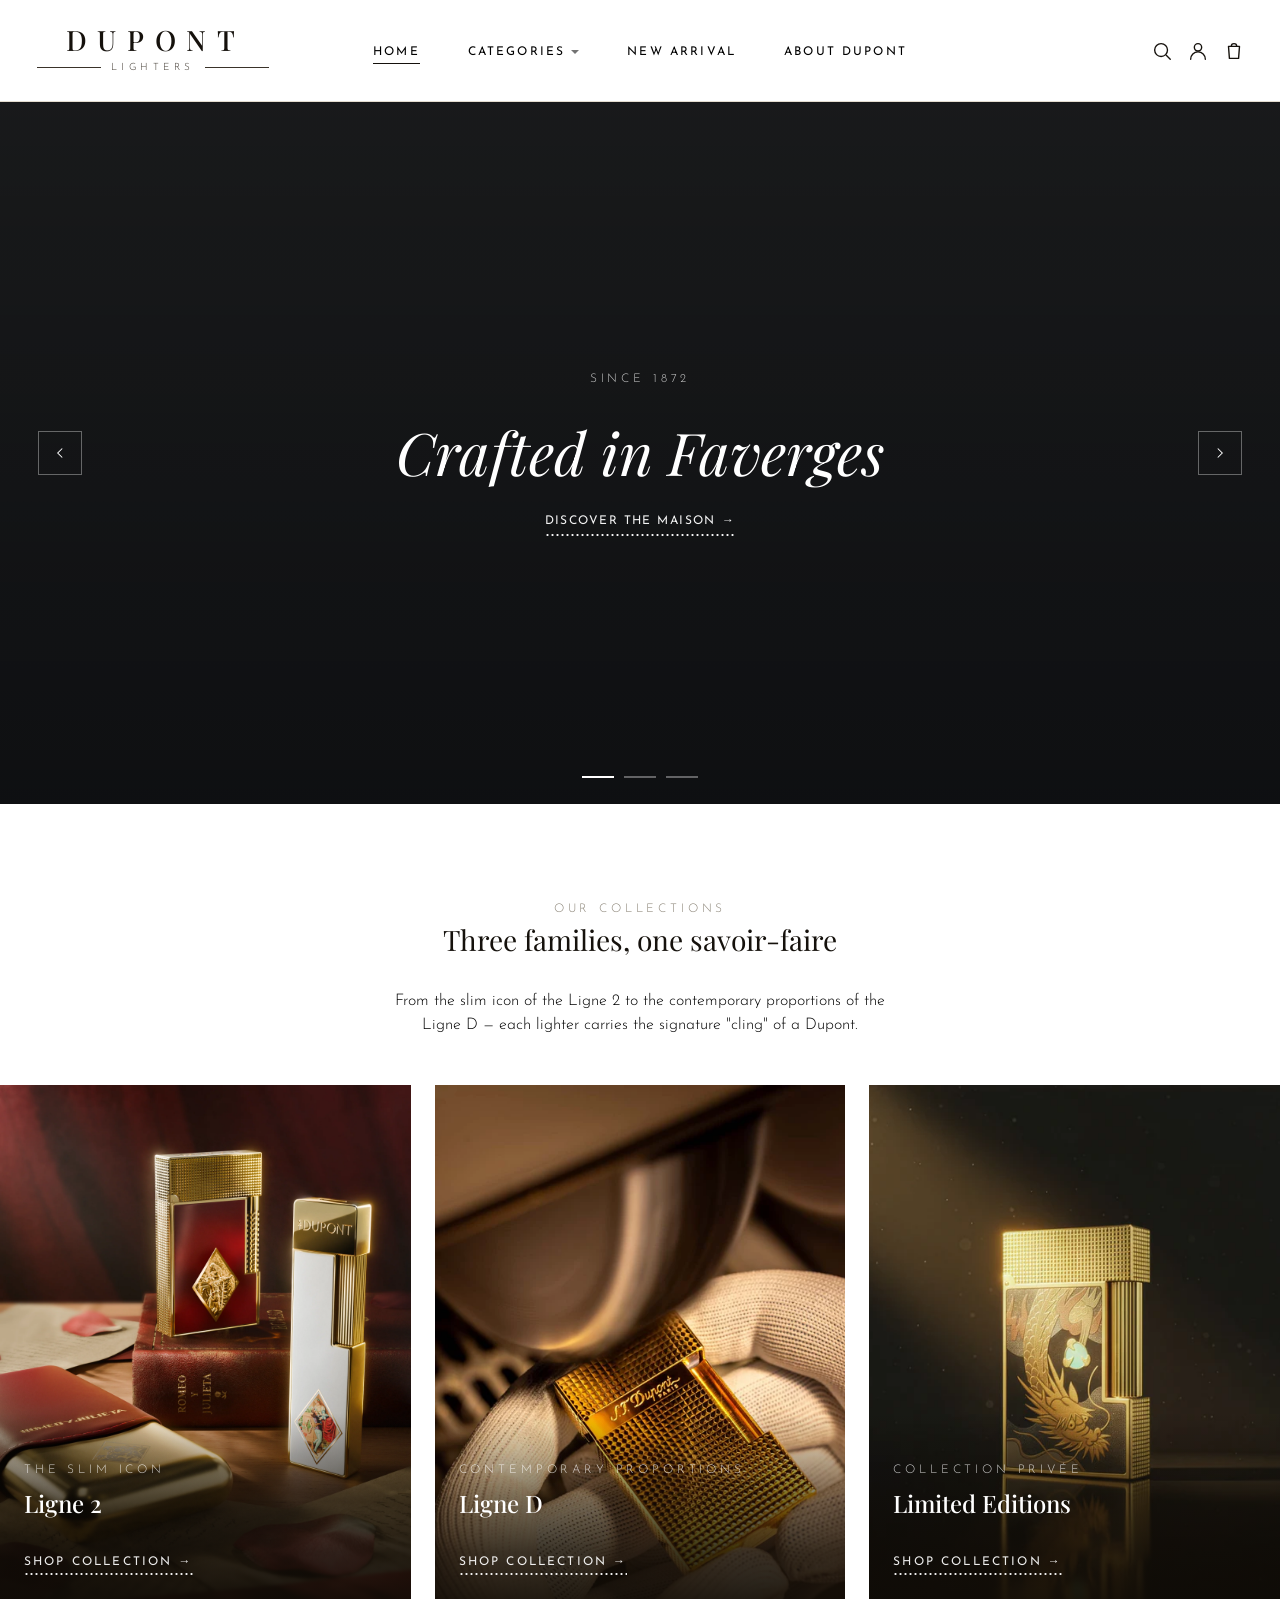
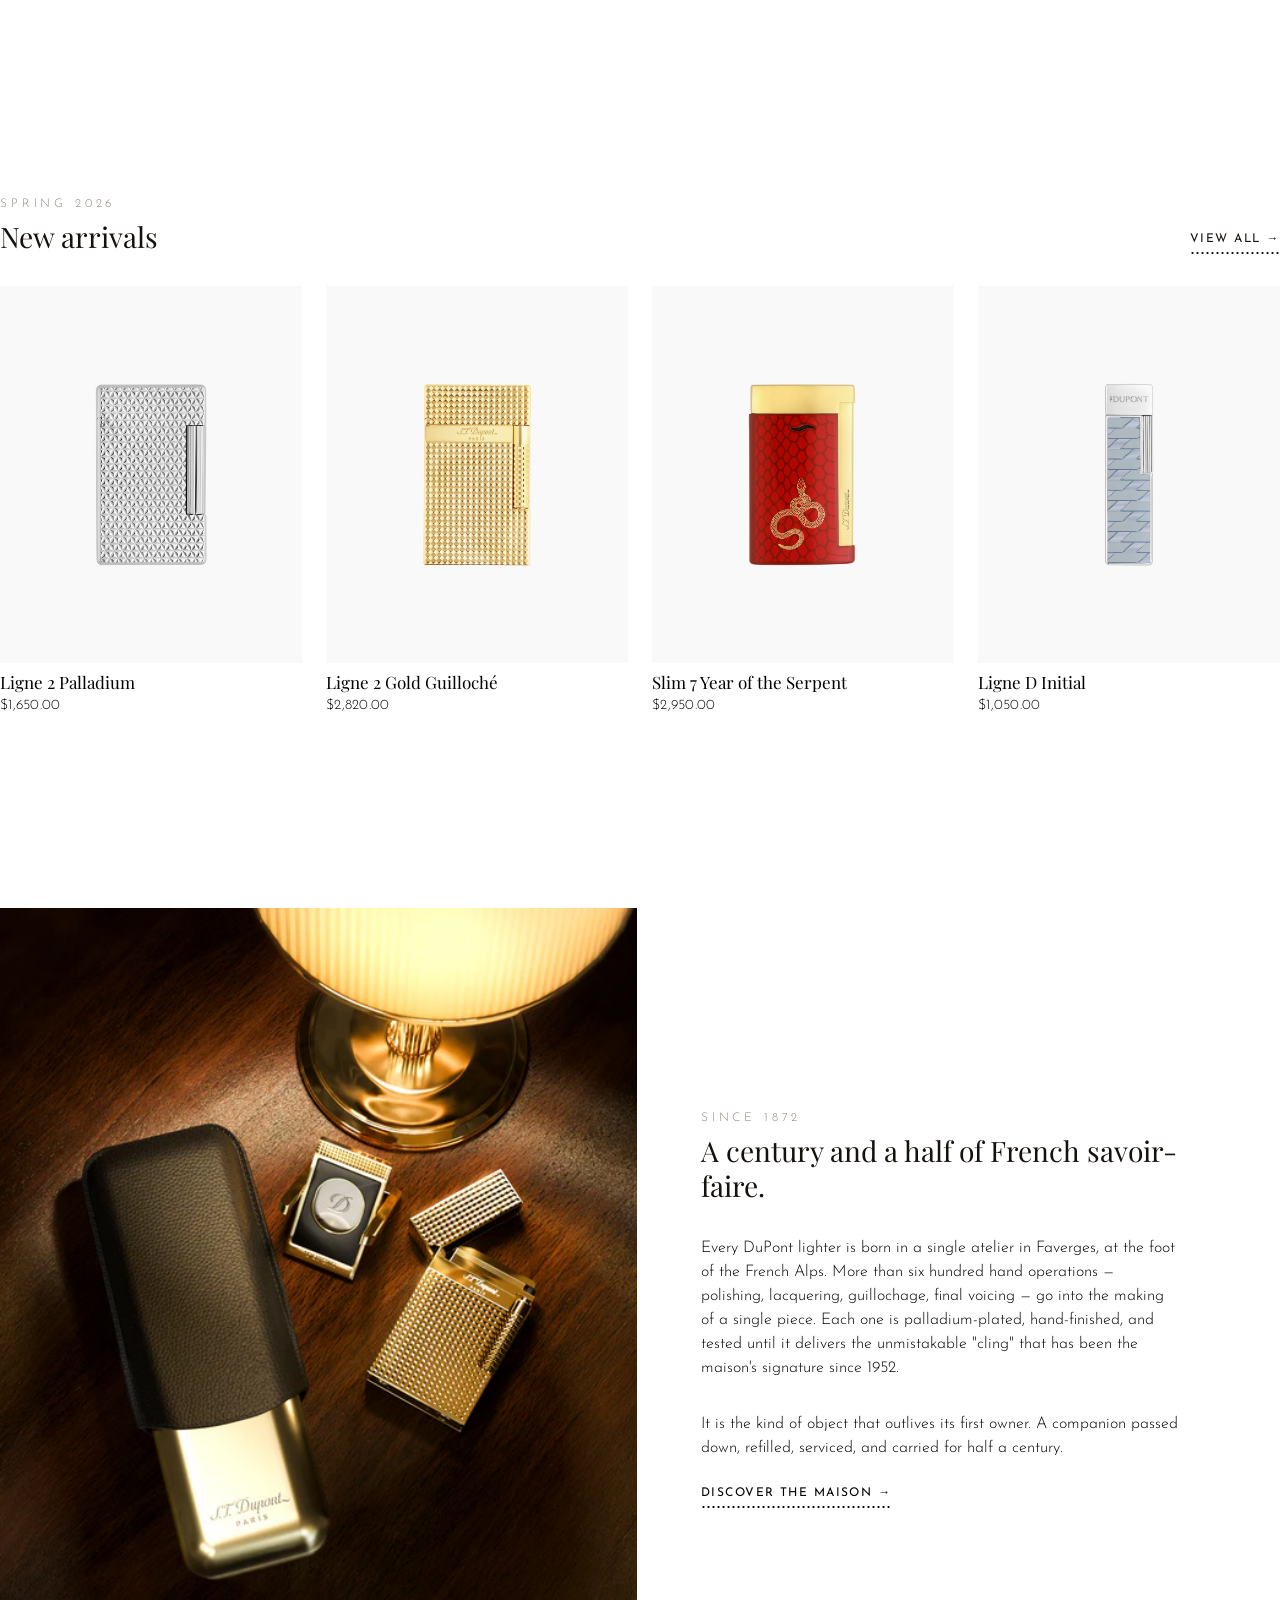
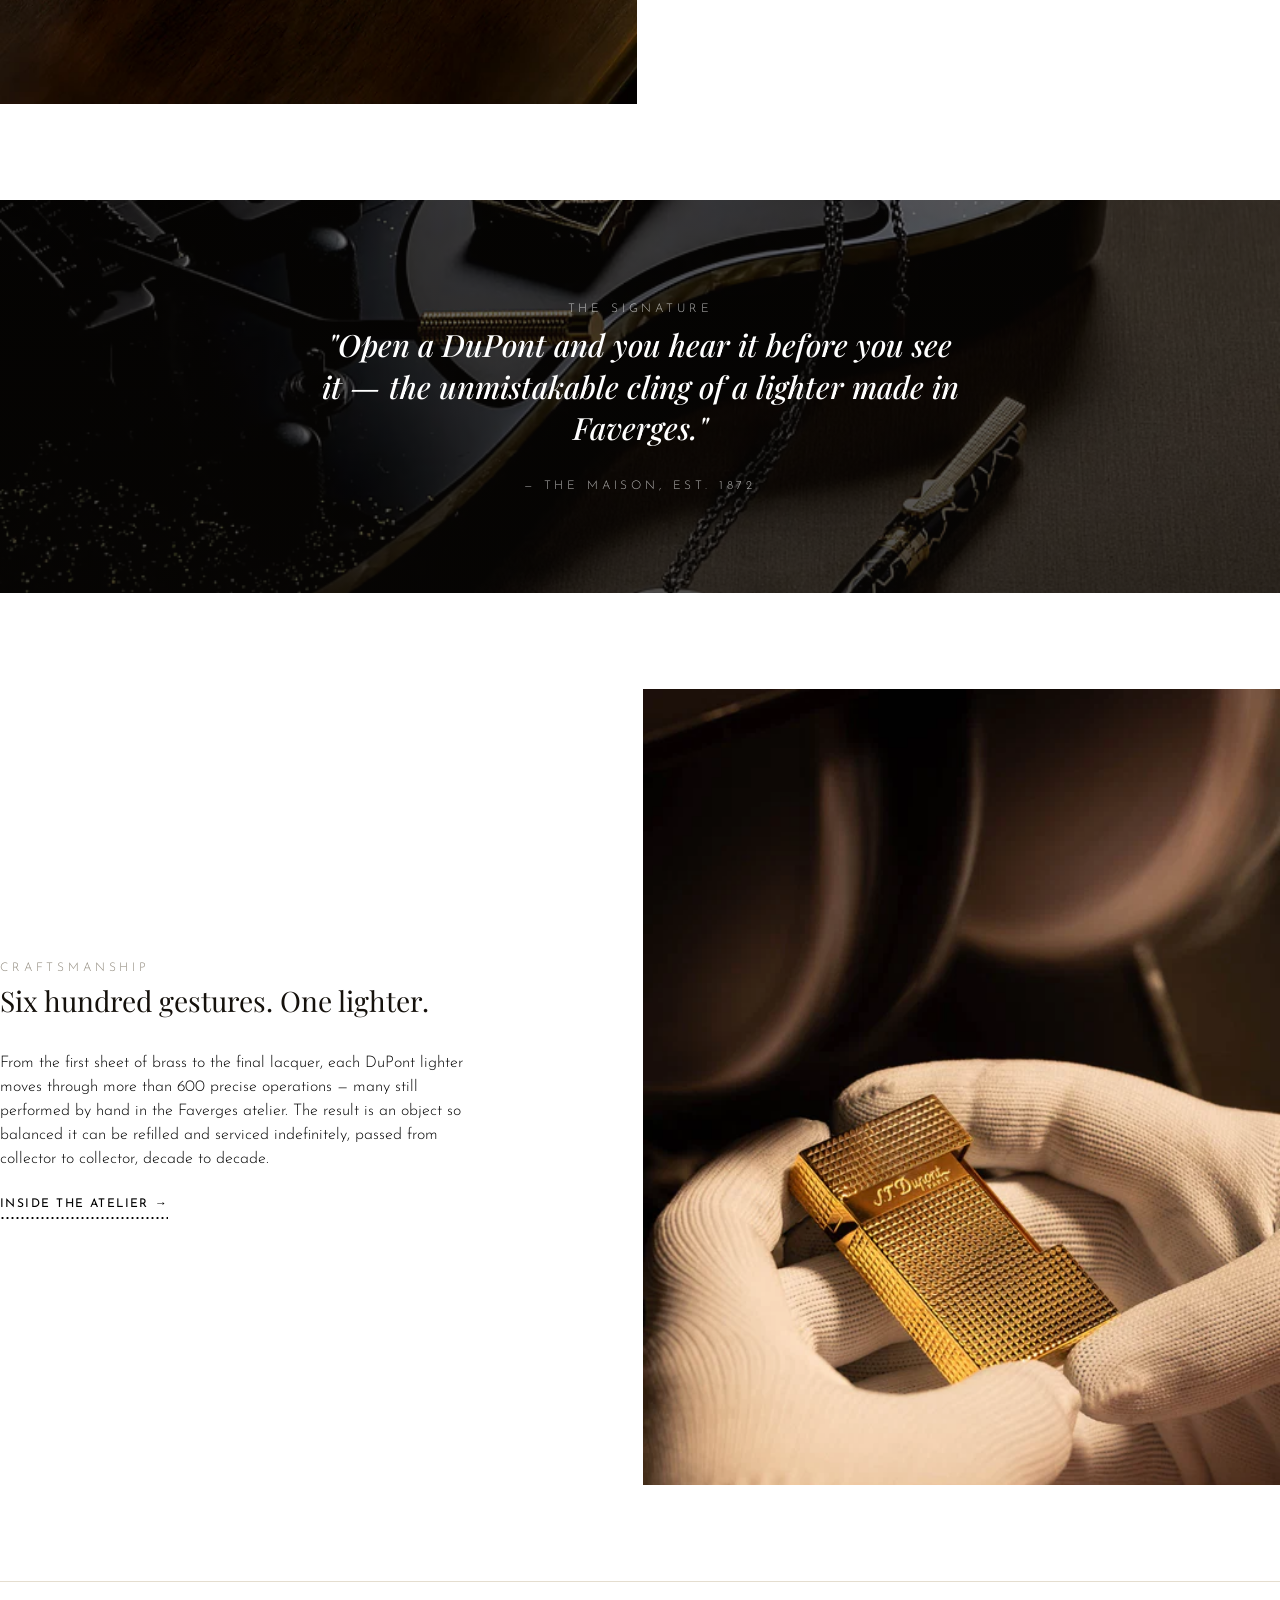
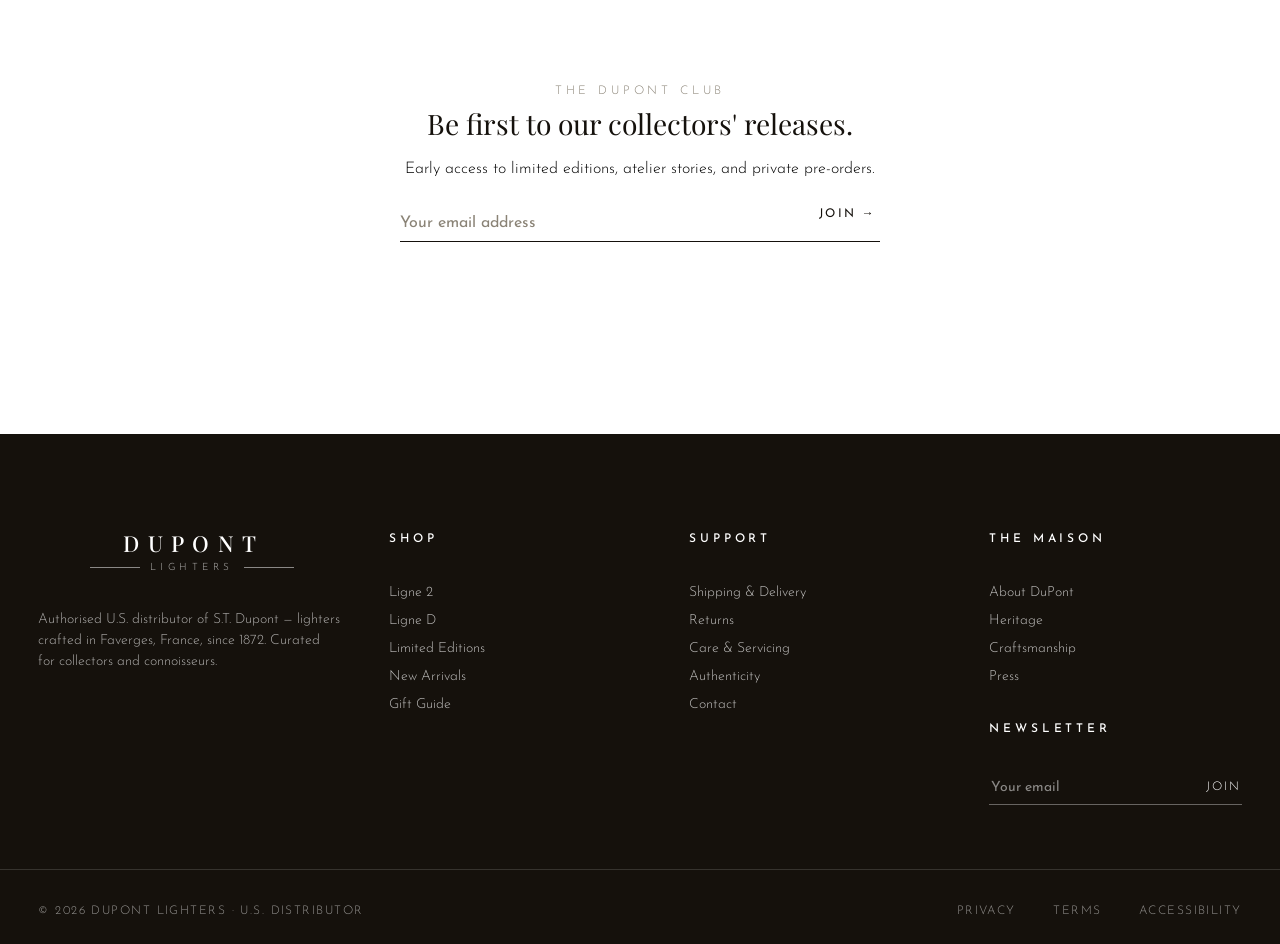
==== index.html @ b821505f "Initial commit: DuPont Lighters Shopify site" ====
<!doctype html>
<html lang="en">
<head>
  <meta charset="utf-8">
  <meta name="viewport" content="width=device-width, initial-scale=1">
  <title>DuPont Lighters — French Luxury Lighters, Since 1872</title>
  <link rel="preconnect" href="https://fonts.googleapis.com">
  <link rel="preconnect" href="https://fonts.gstatic.com" crossorigin>
  <link href="https://fonts.googleapis.com/css2?family=Josefin+Sans:wght@300;400;500;600&family=Playfair+Display:ital,wght@0,400;0,500;1,400;1,500&display=swap" rel="stylesheet">
  <link rel="stylesheet" href="styles.css">
</head>
<body>

  <!-- ==================== HEADER ==================== -->
  <header class="site-header">
    <div class="header-top">
      <a href="index.html" class="wordmark" aria-label="DuPont Lighters home">
        <span class="wordmark__name">DUPONT</span>
        <span class="wordmark__tag">Lighters</span>
      </a>
      <nav class="site-nav" aria-label="Primary">
        <ul class="nav-list">
          <li><a href="index.html" aria-current="page">Home</a></li>
          <li class="has-mega" data-mega-trigger><a href="collection.html">Categories</a></li>
          <li><a href="collection.html">New Arrival</a></li>
          <li><a href="about.html">About DuPont</a></li>
        </ul>
      </nav>
      <div class="header-utility">
        <button class="icon-btn" type="button" aria-label="Open search" data-search-toggle>
          <svg viewBox="0 0 24 24" fill="none" stroke="currentColor" stroke-width="1.5" stroke-linecap="round" stroke-linejoin="round" aria-hidden="true">
            <circle cx="11" cy="11" r="7"/><line x1="21" y1="21" x2="16.65" y2="16.65"/>
          </svg>
        </button>
        <a class="icon-btn" href="#" aria-label="Account">
          <svg viewBox="0 0 24 24" fill="none" stroke="currentColor" stroke-width="1.5" stroke-linecap="round" stroke-linejoin="round" aria-hidden="true">
            <circle cx="12" cy="8" r="4"/><path d="M4 21c0-4.4 3.6-8 8-8s8 3.6 8 8"/>
          </svg>
        </a>
        <a class="icon-btn" href="cart.html" aria-label="Cart">
          <svg viewBox="0 0 24 24" fill="none" stroke="currentColor" stroke-width="1.5" stroke-linecap="round" stroke-linejoin="round" aria-hidden="true">
            <path d="M6 7h12l-1 13H7L6 7z"/><path d="M9 7a3 3 0 016 0"/>
          </svg>
        </a>
      </div>
    </div>

    <!-- Search panel (slides down on icon click) -->
    <div class="search-panel" data-search-panel aria-hidden="true" aria-label="Site search">
      <div class="search-panel__inner">
        <form class="search-panel__field" role="search" onsubmit="return false;">
          <svg class="search-icon" viewBox="0 0 24 24" fill="none" stroke="currentColor" stroke-width="1.5" stroke-linecap="round" stroke-linejoin="round" aria-hidden="true">
            <circle cx="11" cy="11" r="7"/><line x1="21" y1="21" x2="16.65" y2="16.65"/>
          </svg>
          <input type="search" placeholder="Search lighters, finishes, references…" aria-label="Search lighters">
          <button class="search-panel__close" type="button" aria-label="Close search" data-search-close>
            <svg viewBox="0 0 24 24" fill="none" stroke="currentColor" stroke-width="1.6" stroke-linecap="round" aria-hidden="true">
              <line x1="6" y1="6" x2="18" y2="18"/><line x1="6" y1="18" x2="18" y2="6"/>
            </svg>
          </button>
        </form>

        <div class="search-panel__columns">
          <div>
            <p class="search-panel__col-title">Recent searches</p>
            <ul class="search-panel__recents">
              <li><a href="#"><svg viewBox="0 0 24 24" fill="none" stroke="currentColor" stroke-width="1.4" aria-hidden="true"><circle cx="12" cy="12" r="9"/><polyline points="12 7 12 12 15 14"/></svg><span>Ligne 2 Palladium</span></a></li>
              <li><a href="#"><svg viewBox="0 0 24 24" fill="none" stroke="currentColor" stroke-width="1.4" aria-hidden="true"><circle cx="12" cy="12" r="9"/><polyline points="12 7 12 12 15 14"/></svg><span>Year of the Serpent</span></a></li>
              <li><a href="#"><svg viewBox="0 0 24 24" fill="none" stroke="currentColor" stroke-width="1.4" aria-hidden="true"><circle cx="12" cy="12" r="9"/><polyline points="12 7 12 12 15 14"/></svg><span>Lighter servicing</span></a></li>
              <li><a href="#"><svg viewBox="0 0 24 24" fill="none" stroke="currentColor" stroke-width="1.4" aria-hidden="true"><circle cx="12" cy="12" r="9"/><polyline points="12 7 12 12 15 14"/></svg><span>Gold guilloché finish</span></a></li>
            </ul>
          </div>
          <div>
            <p class="search-panel__col-title">Suggested for you</p>
            <div class="search-panel__suggestions">
              <a class="search-panel__suggestion" href="product.html">
                <div class="search-panel__suggestion-thumb"><img src="images/products/ligne-2-palladium.webp" alt=""></div>
                <div>
                  <p class="search-panel__suggestion-name">Ligne 2 Palladium</p>
                  <p class="search-panel__suggestion-meta">$1,650</p>
                </div>
              </a>
              <a class="search-panel__suggestion" href="product.html">
                <div class="search-panel__suggestion-thumb"><img src="images/products/limited-serpent.webp" alt=""></div>
                <div>
                  <p class="search-panel__suggestion-name">Slim 7 Serpent</p>
                  <p class="search-panel__suggestion-meta">$2,950</p>
                </div>
              </a>
              <a class="search-panel__suggestion" href="product.html">
                <div class="search-panel__suggestion-thumb"><img src="images/products/ligne-2-gold-guilloche.webp" alt=""></div>
                <div>
                  <p class="search-panel__suggestion-name">Ligne 2 Gold Guilloché</p>
                  <p class="search-panel__suggestion-meta">$2,820</p>
                </div>
              </a>
              <a class="search-panel__suggestion" href="product.html">
                <div class="search-panel__suggestion-thumb"><img src="images/products/ligne-d-initial.webp" alt=""></div>
                <div>
                  <p class="search-panel__suggestion-name">Ligne D Initial</p>
                  <p class="search-panel__suggestion-meta">$1,050</p>
                </div>
              </a>
            </div>
          </div>
        </div>
      </div>
    </div>
  </header>
  <div class="search-backdrop" data-search-backdrop aria-hidden="true"></div>

  <main>

    <!-- ==================== HERO CAROUSEL ==================== -->
    <section class="carousel" aria-label="Featured collections" aria-roledescription="carousel">
      <div class="carousel__track">

        <div class="carousel__slide slide-heritage" aria-hidden="false" aria-roledescription="slide" aria-label="1 of 3">
          <div class="hero">
            <div class="hero__media" aria-hidden="true"></div>
            <div class="hero__inner">
              <span class="hero__eyebrow">Since 1872</span>
              <h2 class="hero__title">Crafted in Faverges</h2>
              <a class="link-dotted hero__cta" href="about.html">Discover the maison</a>
            </div>
          </div>
        </div>

        <div class="carousel__slide slide-limited" aria-hidden="true" aria-roledescription="slide" aria-label="2 of 3">
          <div class="hero">
            <div class="hero__media" aria-hidden="true"></div>
            <div class="hero__inner">
              <span class="hero__eyebrow">Collection Privée</span>
              <h2 class="hero__title">Limited edition</h2>
              <a class="link-dotted hero__cta" href="collection.html">Explore the collection</a>
            </div>
          </div>
        </div>

        <div class="carousel__slide slide-new" aria-hidden="true" aria-roledescription="slide" aria-label="3 of 3">
          <div class="hero">
            <div class="hero__media" aria-hidden="true"></div>
            <div class="hero__inner">
              <span class="hero__eyebrow">Spring 2026</span>
              <h2 class="hero__title">The new arrivals</h2>
              <a class="link-dotted hero__cta" href="collection.html">Shop the new drop</a>
            </div>
          </div>
        </div>

      </div>

      <button class="carousel__arrow carousel__arrow--prev" aria-label="Previous slide">
        <svg width="18" height="18" viewBox="0 0 24 24" fill="none" stroke="currentColor" stroke-width="1.4"><polyline points="15 6 9 12 15 18"/></svg>
      </button>
      <button class="carousel__arrow carousel__arrow--next" aria-label="Next slide">
        <svg width="18" height="18" viewBox="0 0 24 24" fill="none" stroke="currentColor" stroke-width="1.4"><polyline points="9 6 15 12 9 18"/></svg>
      </button>

      <div class="carousel__dots" role="tablist" aria-label="Select slide">
        <button class="carousel__dot" aria-current="true"  aria-label="Slide 1"></button>
        <button class="carousel__dot" aria-current="false" aria-label="Slide 2"></button>
        <button class="carousel__dot" aria-current="false" aria-label="Slide 3"></button>
      </div>
    </section>

    <!-- ==================== COLLECTIONS (3-up tiles) ==================== -->
    <section class="section container" aria-labelledby="collections-title">
      <div class="section-title">
        <span class="eyebrow">Our Collections</span>
        <h2 id="collections-title" class="h2">Three families, one savoir-faire</h2>
        <p class="section-desc">
          From the slim icon of the Ligne 2 to the contemporary proportions of the Ligne D —
          each lighter carries the signature "cling" of a Dupont.
        </p>
      </div>

      <div class="collection-tiles">
        <a class="collection-tile" href="collection.html">
          <div class="collection-tile__media">
            <img src="images/collections/ligne-2.webp" alt="Ligne 2 — black and gold lighter">
          </div>
          <div class="collection-tile__body">
            <span class="collection-tile__eyebrow">The slim icon</span>
            <h3 class="collection-tile__name">Ligne 2</h3>
            <span class="collection-tile__cta">Shop collection</span>
          </div>
        </a>

        <a class="collection-tile" href="collection.html">
          <div class="collection-tile__media">
            <img src="images/collections/ligne-d.webp" alt="Ligne D — silver and black lacquer lighter">
          </div>
          <div class="collection-tile__body">
            <span class="collection-tile__eyebrow">Contemporary proportions</span>
            <h3 class="collection-tile__name">Ligne D</h3>
            <span class="collection-tile__cta">Shop collection</span>
          </div>
        </a>

        <a class="collection-tile" href="collection.html">
          <div class="collection-tile__media">
            <img src="images/collections/limited-editions.webp" alt="Limited Editions — Orlinski sculpted lighter">
          </div>
          <div class="collection-tile__body">
            <span class="collection-tile__eyebrow">Collection Privée</span>
            <h3 class="collection-tile__name">Limited Editions</h3>
            <span class="collection-tile__cta">Shop collection</span>
          </div>
        </a>
      </div>
    </section>

    <!-- ==================== NEW ARRIVALS ==================== -->
    <section class="section container" aria-labelledby="new-arrivals-title">
      <div class="row-head">
        <div>
          <span class="eyebrow">Spring 2026</span>
          <h2 id="new-arrivals-title" class="h2" style="margin-top: var(--sp-3);">New arrivals</h2>
        </div>
        <a class="link-dotted" href="collection.html">View all</a>
      </div>

      <div class="product-grid">
        <a class="product-card" href="product.html">
          <div class="product-card__media">
            <img class="product-card__media-primary" src="images/products/ligne-2-palladium.webp" alt="Ligne 2 Palladium lighter">
            <img class="product-card__media-alt" src="images/products/ligne-2-palladium-alt.webp" alt="" aria-hidden="true">
          </div>
          <div class="product-card__body">
            <h3 class="product-card__name">Ligne 2 Palladium</h3>
            <p class="product-card__price">$1,650.00</p>
          </div>
        </a>

        <a class="product-card" href="product.html">
          <div class="product-card__media">
            <img class="product-card__media-primary" src="images/products/ligne-2-gold-guilloche.webp" alt="Ligne 2 Gold Guilloché lighter">
            <img class="product-card__media-alt" src="images/products/ligne-2-gold-guilloche-alt.webp" alt="" aria-hidden="true">
          </div>
          <div class="product-card__body">
            <h3 class="product-card__name">Ligne 2 Gold Guilloché</h3>
            <p class="product-card__price">$2,820.00</p>
          </div>
        </a>

        <a class="product-card" href="product.html">
          <div class="product-card__media">
            <img class="product-card__media-primary" src="images/products/limited-serpent.webp" alt="Slim 7 Year of the Serpent — limited edition lighter">
            <img class="product-card__media-alt" src="images/products/limited-serpent-alt.webp" alt="" aria-hidden="true">
          </div>
          <div class="product-card__body">
            <h3 class="product-card__name">Slim 7 Year of the Serpent</h3>
            <p class="product-card__price">$2,950.00</p>
          </div>
        </a>

        <a class="product-card" href="product.html">
          <div class="product-card__media">
            <img class="product-card__media-primary" src="images/products/ligne-d-initial.webp" alt="Ligne D Initial lighter">
            <img class="product-card__media-alt" src="images/products/ligne-d-initial-alt.webp" alt="" aria-hidden="true">
          </div>
          <div class="product-card__body">
            <h3 class="product-card__name">Ligne D Initial</h3>
            <p class="product-card__price">$1,050.00</p>
          </div>
        </a>
      </div>
    </section>

    <!-- ==================== HERITAGE EDITORIAL ==================== -->
    <section class="section container" aria-labelledby="heritage-title">
      <div class="editorial">
        <div class="editorial__media">
          <img src="images/editorial/heritage-atelier.webp" alt="Heritage — S.T. Dupont lighters on archival pages">
        </div>
        <div class="editorial__body">
          <span class="eyebrow">Since 1872</span>
          <h2 id="heritage-title" class="h2">A century and a half of French savoir-faire.</h2>
          <p>
            Every DuPont lighter is born in a single atelier in Faverges, at the foot of the French Alps.
            More than six hundred hand operations — polishing, lacquering, guillochage, final voicing — go
            into the making of a single piece. Each one is palladium-plated, hand-finished, and tested
            until it delivers the unmistakable "cling" that has been the maison's signature since 1952.
          </p>
          <p>
            It is the kind of object that outlives its first owner. A companion passed down, refilled,
            serviced, and carried for half a century.
          </p>
          <a href="about.html" class="link-dotted">Discover the maison</a>
        </div>
      </div>
    </section>

    <!-- ==================== FEATURE BAND / QUOTE ==================== -->
    <section class="feature-band" aria-label="Maison quote">
      <div class="feature-band__inner">
        <span class="eyebrow" style="color: rgba(255,255,255,0.7);">The signature</span>
        <blockquote style="margin-top: var(--sp-3);">
          "Open a DuPont and you hear it before you see it — the unmistakable cling of a lighter made in Faverges."
        </blockquote>
        <cite>— The Maison, Est. 1872</cite>
      </div>
    </section>

    <!-- ==================== CRAFTSMANSHIP EDITORIAL (reverse) ==================== -->
    <section class="section container" aria-labelledby="craft-title">
      <div class="editorial editorial--reverse">
        <div class="editorial__media">
          <img src="images/editorial/craftsmanship.webp" alt="Craftsmanship — gloved hands finishing a Dupont lighter">
        </div>
        <div class="editorial__body">
          <span class="eyebrow">Craftsmanship</span>
          <h2 id="craft-title" class="h2">Six hundred gestures. One lighter.</h2>
          <p>
            From the first sheet of brass to the final lacquer, each DuPont lighter moves through
            more than 600 precise operations — many still performed by hand in the Faverges atelier.
            The result is an object so balanced it can be refilled and serviced indefinitely, passed
            from collector to collector, decade to decade.
          </p>
          <a href="about.html" class="link-dotted">Inside the atelier</a>
        </div>
      </div>
    </section>

    <!-- ==================== NEWSLETTER CTA ==================== -->
    <section class="newsletter-cta" aria-labelledby="newsletter-title">
      <span class="eyebrow">The DuPont Club</span>
      <h2 id="newsletter-title" class="h2" style="margin-top: var(--sp-3);">Be first to our collectors' releases.</h2>
      <p class="section-desc">Early access to limited editions, atelier stories, and private pre-orders.</p>
      <form onsubmit="return false;" aria-label="Newsletter signup">
        <input type="email" placeholder="Your email address" aria-label="Email address">
        <button type="submit">Join</button>
      </form>
    </section>

  </main>

  <!-- ==================== FOOTER ==================== -->
  <footer class="site-footer">
    <div class="footer-grid">
      <div class="footer-brand">
        <div class="wordmark">
          <span class="wordmark__name">DUPONT</span>
          <span class="wordmark__tag">Lighters</span>
        </div>
        <p>
          Authorised U.S. distributor of S.T. Dupont — lighters crafted in Faverges, France,
          since 1872. Curated for collectors and connoisseurs.
        </p>
      </div>
      <div class="footer-col">
        <h4>Shop</h4>
        <ul>
          <li><a href="collection.html">Ligne 2</a></li>
          <li><a href="collection.html">Ligne D</a></li>
          <li><a href="collection.html">Limited Editions</a></li>
          <li><a href="collection.html">New Arrivals</a></li>
          <li><a href="collection.html">Gift Guide</a></li>
        </ul>
      </div>
      <div class="footer-col">
        <h4>Support</h4>
        <ul>
          <li><a href="#">Shipping &amp; Delivery</a></li>
          <li><a href="#">Returns</a></li>
          <li><a href="#">Care &amp; Servicing</a></li>
          <li><a href="#">Authenticity</a></li>
          <li><a href="contact.html">Contact</a></li>
        </ul>
      </div>
      <div class="footer-col">
        <h4>The Maison</h4>
        <ul>
          <li><a href="about.html">About DuPont</a></li>
          <li><a href="about.html">Heritage</a></li>
          <li><a href="about.html">Craftsmanship</a></li>
          <li><a href="#">Press</a></li>
        </ul>
        <h4 style="margin-top: var(--sp-6);">Newsletter</h4>
        <form class="newsletter" onsubmit="return false;">
          <input type="email" placeholder="Your email" aria-label="Email address">
          <button type="submit">Join</button>
        </form>
      </div>
    </div>
    <div class="footer-legal">
      <span>© 2026 DuPont Lighters · U.S. distributor</span>
      <span>
        <a href="#">Privacy</a>
        <a href="#">Terms</a>
        <a href="#">Accessibility</a>
      </span>
    </div>
  </footer>

  <!-- ==================== CAROUSEL SCRIPT ==================== -->
  <script>
    (function () {
      var carousel = document.querySelector('.carousel');
      if (!carousel) return;
      var slides = Array.prototype.slice.call(carousel.querySelectorAll('.carousel__slide'));
      var dots   = Array.prototype.slice.call(carousel.querySelectorAll('.carousel__dot'));
      var prev   = carousel.querySelector('.carousel__arrow--prev');
      var next   = carousel.querySelector('.carousel__arrow--next');
      var i = 0, timer;
      var INTERVAL = 8000;

      function show(n) {
        i = (n + slides.length) % slides.length;
        slides.forEach(function (s, idx) {
          s.setAttribute('aria-hidden', idx === i ? 'false' : 'true');
        });
        dots.forEach(function (d, idx) {
          d.setAttribute('aria-current', idx === i ? 'true' : 'false');
        });
      }
      function start() { timer = setInterval(function () { show(i + 1); }, INTERVAL); }
      function stop()  { clearInterval(timer); }

      dots.forEach(function (d, idx) { d.addEventListener('click', function () { show(idx); stop(); start(); }); });
      if (prev) prev.addEventListener('click', function () { show(i - 1); stop(); start(); });
      if (next) next.addEventListener('click', function () { show(i + 1); stop(); start(); });
      carousel.addEventListener('mouseenter', stop);
      carousel.addEventListener('mouseleave', start);

      start();
    })();
  </script>
  <script src="scripts/header.js"></script>
  <script src="scripts/mega-menu.js"></script>
  <script src="scripts/cart-drawer.js"></script>

</body>
</html>
---- styles.css ----
/* =========================================================
   DuPont Lighters — Prototype Styles
   Pass 1: Design system (tokens + shared chrome)
   ========================================================= */

/* ---------- Design tokens ---------- */
:root {
  /* Surfaces */
  --surface:        #FFFFFF;   /* main page background — pure white */
  --surface-2:      #FFFFFF;   /* cards, inline wells */
  --surface-stone:  #F9F9F9;   /* product photo backdrop — soft neutral */
  --surface-dim:    #E8E2D5;

  /* Ink */
  --ink:            #15110C;   /* primary text — Playfair headings, UI ink */
  --ink-body:       #000000;   /* Josefin Sans body / small body — pure black */
  --ink-soft:       #3A332A;   /* secondary text — buttons, UI accents */
  --ink-muted:      #8A8376;   /* meta, captions */
  --ink-faint:      #B8B1A2;   /* breadcrumbs, disabled */

  /* Lines */
  --line:           #D6CEBE;
  --line-soft:      #E4DDCF;

  /* Accents */
  --accent-dark:    #15110C;   /* primary CTA background */
  --accent-on-dark: #FBF8F2;   /* text on dark CTA */

  /* Typography */
  --font-serif:     'Playfair Display', 'Didot', 'Bodoni 72', Georgia, serif;
  --font-sans:      'Josefin Sans', 'Helvetica Neue', Arial, sans-serif;

  --fs-display:     clamp(2.5rem, 4.6vw, 4rem);   /* ~40 → 64 */
  --fs-h1:          clamp(2rem, 3.2vw, 2.75rem);  /* ~32 → 44 */
  --fs-h2:          clamp(1.5rem, 2.2vw, 2rem);
  --fs-h3:          1.375rem;
  --fs-body:        1rem;
  --fs-sm:          0.875rem;
  --fs-xs:          0.75rem;
  --fs-nav:         0.75rem;   /* uppercase tracked */

  --lh-tight:       1.1;
  --lh-heading:     1.25;
  --lh-body:        1.5;

  --tracking-nav:   0.18em;
  --tracking-wide:  0.32em;
  --tracking-label: 0.12em;

  /* Spacing scale */
  --sp-1: 4px;
  --sp-2: 8px;
  --sp-3: 4px;
  --sp-4: 32px;
  --sp-5: 24px;
  --sp-6: 32px;
  --sp-7: 48px;
  --sp-8: 64px;
  --sp-9: 96px;
  --sp-10: 128px;

  /* Layout */
  --max-w:          1280px;
  --gutter:         clamp(16px, 3vw, 40px);

  /* Motion */
  --ease:           cubic-bezier(0.2, 0.7, 0.2, 1);
  --dur-fast:       160ms;
  --dur-base:       280ms;
}

/* ---------- Reset ---------- */
*, *::before, *::after { box-sizing: border-box; }
html, body { margin: 0; padding: 0; }
img { max-width: 100%; display: block; }
button { font: inherit; cursor: pointer; }
a { color: inherit; }

body {
  background: var(--surface);
  color: var(--ink-body);
  font-family: var(--font-sans);
  font-size: var(--fs-body);
  line-height: var(--lh-body);
  font-weight: 300;
  -webkit-font-smoothing: antialiased;
  text-rendering: optimizeLegibility;
}

/* ---------- Typography ---------- */
.display, .h1, .h2, .h3 {
  font-family: var(--font-serif);
  font-weight: 400;
  line-height: var(--lh-heading);
  letter-spacing: 0;
  margin: 0;
  color: var(--ink);
}
.display  { font-size: var(--fs-display); line-height: var(--lh-tight); font-style: italic; font-weight: 500; }
.h1       { font-size: var(--fs-h1); }
.h2       { font-size: var(--fs-h2); }
.h3       { font-size: var(--fs-h3); }

.eyebrow {
  font-family: var(--font-sans);
  font-size: var(--fs-nav);
  letter-spacing: var(--tracking-wide);
  text-transform: uppercase;
  color: var(--ink-muted);
}

.lede {
  max-width: 48ch;
  color: var(--ink-body);
  line-height: var(--lh-body);
}

/* ---------- Layout helpers ---------- */
.container {
  max-width: var(--max-w);
  margin: 0 auto;
  padding-inline: var(--gutter);
}
.stack-sm > * + * { margin-top: var(--sp-3); }
.stack-md > * + * { margin-top: var(--sp-5); }
.stack-lg > * + * { margin-top: var(--sp-7); }

/* ==========================================================
   HEADER — two-tier luxury lockup
   ========================================================== */
.site-header {
  background: var(--surface);
  border-bottom: 1px solid var(--line-soft);
  position: sticky;
  top: 0;
  z-index: 50;
}

.header-top {
  display: grid;
  grid-template-columns: 1fr auto 1fr;
  align-items: center;
  padding: var(--sp-5) clamp(20px, 2.5vw, 32px);
  width: 100%;
  margin: 0 auto;
  gap: var(--sp-6);
  min-height: 88px;
}

.wordmark {
  justify-self: start;
  text-decoration: none;
  color: var(--ink);
  display: inline-flex;
  flex-direction: column;
  align-items: center;
  gap: 6px;
  padding: 2px 0;
}
.wordmark__name {
  font-family: var(--font-serif);
  font-size: 1.75rem;
  letter-spacing: 0.38em;
  padding-left: 0.38em;
  line-height: 1;
  font-weight: 500;
}
.wordmark__tag {
  display: flex;
  align-items: center;
  gap: 10px;
  font-family: var(--font-sans);
  font-size: 10px;
  letter-spacing: 0.45em;
  text-transform: uppercase;
  color: var(--ink-soft);
  padding-left: 0.45em;
}
.wordmark__tag::before,
.wordmark__tag::after {
  content: '';
  display: block;
  width: 64px;
  height: 1px;
  background: var(--ink-soft);
}
/* Centred wordmark variant (footer keeps centring) */
.wordmark--center {
  align-items: center;
}

.site-nav {
  display: flex;
  justify-content: center;
  align-items: center;
}
.nav-list {
  list-style: none;
  display: flex;
  gap: var(--sp-7);
  padding: 0;
  margin: 0;
}
.nav-list a {
  font-family: var(--font-sans);
  font-size: var(--fs-nav);
  letter-spacing: var(--tracking-nav);
  text-transform: uppercase;
  color: var(--ink-body);
  font-weight: 400;
  text-decoration: none;
  padding-bottom: 4px;
  position: relative;
  transition: color var(--dur-fast) var(--ease);
}
.nav-list a[aria-current="page"]::after,
.nav-list a:hover::after {
  content: '';
  position: absolute;
  left: 0; right: 0; bottom: -2px;
  height: 1px;
  background: var(--ink);
}

.header-utility {
  display: flex;
  justify-self: end;
  justify-content: flex-end;
  align-items: center;
  gap: var(--sp-2);
}
.icon-btn {
  display: inline-flex;
  align-items: center;
  justify-content: center;
  width: 28px;
  height: 28px;
  background: transparent;
  border: 0;
  padding: 0;
  color: var(--ink);
  cursor: pointer;
  text-decoration: none;
  transition: color var(--dur-fast) var(--ease);
}
.icon-btn svg { width: 22px; height: 22px; display: block; }
.icon-btn:hover { color: var(--ink-soft); }

/* ==========================================================
   SEARCH PANEL — slides down from header on icon click
   ========================================================== */
.search-panel {
  position: absolute;
  left: 0; right: 0; top: 100%;
  background: var(--surface);
  border-bottom: 1px solid var(--line-soft);
  box-shadow: 0 24px 40px -28px rgba(15,11,6,0.18);
  transform: translateY(-12px);
  opacity: 0;
  pointer-events: none;
  transition: opacity var(--dur-base) var(--ease), transform var(--dur-base) var(--ease);
}
.search-panel[aria-hidden="false"] {
  opacity: 1;
  transform: translateY(0);
  pointer-events: auto;
}
.search-panel__inner {
  max-width: var(--max-w);
  margin: 0 auto;
  padding: var(--sp-6) var(--gutter) var(--sp-7);
}
.search-panel__field {
  display: grid;
  grid-template-columns: auto 1fr auto;
  align-items: center;
  gap: var(--sp-4);
  border-bottom: 1px solid var(--ink);
  padding-bottom: var(--sp-3);
}
.search-panel__field svg.search-icon { width: 22px; height: 22px; color: var(--ink); }
.search-panel__field input {
  border: 0;
  background: transparent;
  outline: none;
  font-family: var(--font-serif);
  font-size: 1.5rem;
  font-weight: 400;
  color: var(--ink);
  padding: var(--sp-2) 0;
}
.search-panel__field input::placeholder { color: var(--ink-faint); font-style: italic; }
.search-panel__close {
  display: inline-flex;
  align-items: center;
  justify-content: center;
  width: 32px; height: 32px;
  background: transparent;
  border: 0;
  color: var(--ink-soft);
  cursor: pointer;
  transition: color var(--dur-fast) var(--ease);
}
.search-panel__close:hover { color: var(--ink); }
.search-panel__close svg { width: 18px; height: 18px; }

.search-panel__columns {
  display: grid;
  grid-template-columns: 1fr 1fr;
  gap: var(--sp-7);
  margin-top: var(--sp-6);
}
.search-panel__col-title {
  font-family: var(--font-sans);
  font-size: 11px;
  letter-spacing: 0.32em;
  text-transform: uppercase;
  color: var(--ink-muted);
  font-weight: 500;
  margin: 0 0 var(--sp-4);
}
.search-panel__recents {
  list-style: none;
  padding: 0;
  margin: 0;
  display: flex;
  flex-direction: column;
  gap: var(--sp-3);
}
.search-panel__recents a {
  display: inline-flex;
  align-items: center;
  gap: var(--sp-3);
  font-family: var(--font-sans);
  font-size: var(--fs-sm);
  color: var(--ink-body);
  text-decoration: none;
  padding: 6px 0;
  transition: color var(--dur-fast) var(--ease);
}
.search-panel__recents a svg { width: 14px; height: 14px; color: var(--ink-muted); flex: 0 0 14px; }
.search-panel__recents a:hover { color: var(--ink); }
.search-panel__recents a:hover span { text-decoration: underline; text-underline-offset: 4px; text-decoration-thickness: 1px; }
.search-panel__suggestions {
  display: grid;
  grid-template-columns: repeat(2, 1fr);
  gap: var(--sp-4);
}
.search-panel__suggestion {
  display: grid;
  grid-template-columns: 56px 1fr;
  gap: var(--sp-3);
  align-items: center;
  text-decoration: none;
  padding: 6px;
  margin: -6px;
  border-radius: 2px;
  transition: background var(--dur-fast) var(--ease);
}
.search-panel__suggestion:hover { background: var(--surface-stone); }
.search-panel__suggestion-thumb {
  width: 56px; height: 56px;
  background: var(--surface-stone);
  display: grid;
  place-items: center;
  overflow: hidden;
}
.search-panel__suggestion-thumb img {
  height: 86%;
  width: auto;
  max-width: 92%;
  object-fit: contain;
  mix-blend-mode: multiply;
}
.search-panel__suggestion-name {
  font-family: var(--font-serif);
  font-size: var(--fs-body);
  font-weight: 400;
  color: var(--ink);
  line-height: 1.3;
  margin: 0;
}
.search-panel__suggestion-meta {
  font-family: var(--font-sans);
  font-size: 11px;
  letter-spacing: 0.18em;
  text-transform: uppercase;
  color: var(--ink-muted);
  margin: 2px 0 0;
}

/* Backdrop behind the search panel — appears alongside the panel */
.search-backdrop {
  position: fixed;
  inset: 0;
  background: rgba(15,11,6,0.6);
  backdrop-filter: blur(4px);
  -webkit-backdrop-filter: blur(4px);
  opacity: 0;
  pointer-events: none;
  transition: opacity var(--dur-base) var(--ease);
  z-index: 40;
}
.search-backdrop[aria-hidden="false"] {
  opacity: 1;
  pointer-events: auto;
}

/* ==========================================================
   BUTTONS + LINKS
   ========================================================== */
.btn {
  display: inline-flex;
  align-items: center;
  justify-content: center;
  gap: var(--sp-2);
  padding: 14px 28px;
  border: 1px solid transparent;
  font-family: var(--font-sans);
  font-size: var(--fs-nav);
  letter-spacing: var(--tracking-nav);
  text-transform: uppercase;
  text-decoration: none;
  background: var(--accent-dark);
  color: var(--accent-on-dark);
  transition: transform var(--dur-fast) var(--ease), background var(--dur-base) var(--ease);
}
.btn:hover { background: #2B231A; }
.btn:active { transform: translateY(1px); }

.btn--ghost {
  background: transparent;
  color: var(--ink);
  border-color: var(--ink);
}
.btn--ghost:hover { background: var(--ink); color: var(--accent-on-dark); }

.btn--on-dark {
  background: transparent;
  color: #fff;
  border-color: #fff;
}
.btn--on-dark:hover { background: #fff; color: var(--ink); }

.link-dotted {
  display: inline-flex;
  align-items: baseline;
  font-family: var(--font-sans);
  font-size: var(--fs-nav);
  letter-spacing: var(--tracking-label);
  text-transform: uppercase;
  color: inherit;
  text-decoration: none;
  font-weight: 400;
  padding-bottom: 6px;
  background-image:
    linear-gradient(to bottom, transparent 0, transparent 0.5px, currentColor 0.5px, currentColor 1.5px, transparent 1.5px, transparent 2px),
    radial-gradient(circle at 50% 50%, currentColor 1px, transparent 1.2px);
  background-size: 0% 2px, 5px 2px;
  background-position: 0 100%, 0 100%;
  background-repeat: no-repeat, repeat-x;
  transition: background-size 340ms var(--ease);
}
.link-dotted::after {
  content: "→";
  display: inline-block;
  margin-left: 0.5em;
  transition: transform 300ms var(--ease);
}
.link-dotted:hover {
  font-weight: 600;
  background-size: 100% 2px, 0 0;
}
.link-dotted:hover::after { transform: translateX(5px); }

/* ==========================================================
   FORM INPUTS
   ========================================================== */
.field {
  display: block;
}
.field__label {
  display: block;
  font-size: var(--fs-xs);
  letter-spacing: var(--tracking-wide);
  text-transform: uppercase;
  color: var(--ink-muted);
  margin-bottom: var(--sp-2);
}
.input, .textarea, .select {
  width: 100%;
  padding: 12px 14px;
  border: 1px solid var(--line);
  background: var(--surface-2);
  font-family: var(--font-sans);
  font-size: var(--fs-body);
  color: var(--ink);
  border-radius: 0;
  outline: none;
  transition: border-color var(--dur-fast) var(--ease);
}
.input:focus, .textarea:focus, .select:focus { border-color: var(--ink); }

.select {
  appearance: none;
  background-image: linear-gradient(45deg, transparent 50%, var(--ink) 50%),
                    linear-gradient(135deg, var(--ink) 50%, transparent 50%);
  background-position: calc(100% - 18px) 50%, calc(100% - 12px) 50%;
  background-size: 6px 6px;
  background-repeat: no-repeat;
  padding-right: 36px;
}

/* ==========================================================
   BREADCRUMBS
   ========================================================== */
.breadcrumbs {
  font-size: var(--fs-xs);
  letter-spacing: var(--tracking-label);
  text-transform: uppercase;
  color: var(--ink-muted);
  display: flex;
  gap: var(--sp-2);
  padding: 0;
  margin: 0;
  list-style: none;
}
.breadcrumbs a {
  color: var(--ink-muted);
  text-decoration: none;
}
.breadcrumbs a:hover { color: var(--ink); }
.breadcrumbs li + li::before {
  content: '/';
  margin-right: var(--sp-2);
  color: var(--ink-faint);
}
.breadcrumbs [aria-current="page"] { color: var(--ink); }

/* ==========================================================
   PRODUCT CARD
   ========================================================== */
.product-card {
  display: flex;
  flex-direction: column;
  text-decoration: none;
  color: inherit;
}
.product-card__media {
  position: relative;
  background: var(--surface-stone);
  aspect-ratio: 4 / 5;
  overflow: hidden;
}
.product-card__media img {
  position: absolute;
  top: 50%;
  left: 50%;
  height: 86%;
  width: auto;
  max-width: 92%;
  object-fit: contain;
  mix-blend-mode: multiply;
  transform: translate(-50%, -50%);
}
.product-card__media-alt {
  opacity: 0;
  /* Hover variant: full-bleed lifestyle/detail shot */
  top: 0;
  left: 0;
  width: 100%;
  height: 100%;
  max-width: none;
  object-fit: cover;
  mix-blend-mode: normal;
  transform: none;
}
.product-card:hover .product-card__media-primary { opacity: 0; }
.product-card:hover .product-card__media-alt { opacity: 1; }

.product-card__body {
  padding: 8px 0 0;
}
.product-card__name {
  font-family: var(--font-serif);
  font-size: 1.0625rem;
  font-weight: 400;
  line-height: 1.3;
  margin: 0 0 2px;
  transition: text-decoration-color var(--dur-base) var(--ease);
}
.product-card:hover .product-card__name,
.collection-tile:hover .collection-tile__name {
  text-decoration: underline;
  text-underline-offset: 4px;
  text-decoration-thickness: 1px;
}
.product-card__price {
  font-family: var(--font-sans);
  font-size: var(--fs-sm);
  color: var(--ink-body);
  margin: 0;
  letter-spacing: 0.02em;
}

/* ==========================================================
   HERO SLIDE (preview)
   ========================================================== */
.hero {
  position: relative;
  min-height: min(72vh, 640px);
  background: #1E1A14;
  color: #fff;
  display: grid;
  place-items: center;
  text-align: center;
  overflow: hidden;
}
.hero__media {
  position: absolute; inset: 0;
  background-size: cover;
  background-position: center;
  filter: brightness(0.72) saturate(0.9);
}
.hero__inner {
  position: relative;
  z-index: 1;
  padding: var(--sp-8) var(--gutter);
  max-width: 720px;
}
.hero__eyebrow {
  display: block;
  font-size: var(--fs-xs);
  letter-spacing: var(--tracking-wide);
  text-transform: uppercase;
  color: rgba(255,255,255,0.78);
  margin-bottom: var(--sp-4);
}
.hero__title {
  font-family: var(--font-serif);
  font-size: var(--fs-display);
  line-height: var(--lh-tight);
  font-weight: 400;
  font-style: italic;
  margin: 0 0 var(--sp-5);
}
.hero__cta {
  color: #fff;
}
.hero__cta.link-dotted { color: rgba(255,255,255,0.95); }

/* ==========================================================
   FOOTER
   ========================================================== */
.site-footer {
  background: var(--ink);
  color: rgba(255,255,255,0.82);
  padding: var(--sp-9) 0 var(--sp-5);
  margin-top: var(--sp-9);
}
.footer-grid {
  display: grid;
  grid-template-columns: 1.2fr repeat(3, 1fr);
  gap: var(--sp-7);
  padding: 0 var(--gutter);
  max-width: var(--max-w);
  margin: 0 auto;
}
.footer-brand .wordmark {
  color: #fff;
  display: flex;
  align-items: center;
  width: fit-content;
  margin: 0 auto;
}
.footer-brand .wordmark__name { font-size: 1.375rem; letter-spacing: 0.38em; padding-left: 0.38em; }
.footer-brand .wordmark__tag { color: rgba(255,255,255,0.7); }
.footer-brand .wordmark__tag::before,
.footer-brand .wordmark__tag::after { background: rgba(255,255,255,0.5); width: 50px; }
.footer-brand p {
  margin-top: var(--sp-4);
  color: rgba(255,255,255,0.65);
  font-size: var(--fs-sm);
  max-width: 34ch;
  line-height: var(--lh-body);
}

.footer-col h4 {
  font-family: var(--font-sans);
  font-size: var(--fs-nav);
  letter-spacing: var(--tracking-wide);
  text-transform: uppercase;
  color: #fff;
  margin: 0 0 var(--sp-4);
  font-weight: 500;
}
.footer-col ul {
  list-style: none; padding: 0; margin: 0;
  display: grid; gap: var(--sp-3);
}
.footer-col a {
  color: rgba(255,255,255,0.72);
  text-decoration: none;
  font-size: var(--fs-sm);
}
.footer-col a:hover { color: #fff; }

.newsletter {
  display: flex;
  border-bottom: 1px solid rgba(255,255,255,0.35);
  padding: var(--sp-2) 0;
  gap: var(--sp-3);
}
.newsletter input {
  flex: 1;
  border: 0;
  background: transparent;
  color: #fff;
  font-family: var(--font-sans);
  font-size: var(--fs-sm);
  outline: none;
}
.newsletter input::placeholder { color: rgba(255,255,255,0.5); }
.newsletter button {
  background: transparent;
  border: 0;
  color: #fff;
  font-size: var(--fs-nav);
  letter-spacing: var(--tracking-nav);
  text-transform: uppercase;
  padding: 0;
}

.footer-legal {
  max-width: var(--max-w);
  margin: var(--sp-8) auto 0;
  padding: var(--sp-4) var(--gutter) 0;
  border-top: 1px solid rgba(255,255,255,0.14);
  display: flex;
  justify-content: space-between;
  align-items: center;
  flex-wrap: wrap;
  gap: var(--sp-3);
  font-size: var(--fs-xs);
  letter-spacing: var(--tracking-label);
  color: rgba(255,255,255,0.55);
  text-transform: uppercase;
}
.footer-legal a { color: inherit; text-decoration: none; margin-left: var(--sp-4); }
.footer-legal a:hover { color: #fff; }

/* ==========================================================
   SECTIONS — reusable patterns (added Pass 2)
   ========================================================== */
.section         { padding: var(--sp-9) 0; }
.section--tight  { padding: var(--sp-7) 0; }
.section--flush  { padding: 0; }

.section-title {
  text-align: center;
  margin-bottom: var(--sp-7);
}
.section-title .eyebrow { display: block; margin-bottom: var(--sp-3); }
.section-title .h2 { margin: 0; }
.section-title .section-desc {
  max-width: 52ch;
  margin: var(--sp-4) auto 0;
  color: var(--ink-body);
}

.row-head {
  display: flex;
  align-items: end;
  justify-content: space-between;
  gap: var(--sp-5);
  margin-bottom: var(--sp-6);
}
.row-head .h2 { margin: 0; }
.row-head .link-dotted { color: var(--ink); }
@media (max-width: 640px) {
  .row-head { flex-direction: column; align-items: start; }
}

/* ==========================================================
   HERO CAROUSEL
   ========================================================== */
.carousel {
  position: relative;
  isolation: isolate;
}
.carousel__track {
  position: relative;
  height: min(78vh, 720px);
  min-height: 520px;
  overflow: hidden;
  background: #120d08;
}
.carousel__slide {
  position: absolute; inset: 0;
  opacity: 0;
  transition: opacity 1600ms ease-in-out;
  pointer-events: none;
}
.carousel__slide[aria-hidden="false"] {
  opacity: 1;
  z-index: 1;
  pointer-events: auto;
}
.carousel__slide .hero { min-height: 100%; height: 100%; }

.carousel__dots {
  position: absolute;
  left: 0; right: 0; bottom: 26px;
  display: flex; justify-content: center; gap: 10px;
  z-index: 3;
}
.carousel__dot {
  width: 32px; height: 2px;
  background: rgba(255,255,255,0.35);
  border: 0; padding: 0; cursor: pointer;
  transition: background var(--dur-base) var(--ease);
}
.carousel__dot[aria-current="true"] { background: #fff; }

.carousel__arrow {
  position: absolute; top: 50%;
  transform: translateY(-50%);
  z-index: 3;
  width: 44px; height: 44px;
  background: transparent;
  border: 1px solid rgba(255,255,255,0.35);
  color: #fff;
  display: grid; place-items: center;
  cursor: pointer;
  transition: background var(--dur-base) var(--ease), border-color var(--dur-base) var(--ease);
}
.carousel__arrow:hover { background: rgba(255,255,255,0.14); border-color: #fff; }
.carousel__arrow--prev { left: var(--gutter); }
.carousel__arrow--next { right: var(--gutter); }
@media (max-width: 640px) {
  .carousel__arrow { display: none; }
}

/* Per-slide: one hero photo, three tonal overlays */
.slide-limited .hero__media {
  background:
    linear-gradient(180deg, rgba(40,25,5,0.35) 0%, rgba(15,10,5,0.62) 100%),
    url("images/hero/hero-01-flame.jpg") center/cover no-repeat;
}
.slide-new .hero__media {
  background:
    linear-gradient(180deg, rgba(20,25,35,0.35) 0%, rgba(10,12,18,0.62) 100%),
    url("images/hero/hero-02-collection.jpg") center/cover no-repeat;
}
.slide-heritage .hero__media {
  background:
    linear-gradient(180deg, rgba(20,35,55,0.38) 0%, rgba(8,14,24,0.66) 100%),
    url("images/hero/hero-03-cinematic.jpg") center/cover no-repeat;
}

/* ==========================================================
   COLLECTION TILES (3-up)
   ========================================================== */
.collection-tiles {
  display: grid;
  grid-template-columns: repeat(3, 1fr);
  gap: var(--sp-5);
}
.collection-tile {
  position: relative;
  display: block;
  text-decoration: none;
  color: var(--ink);
  aspect-ratio: 4 / 5;
  overflow: hidden;
  background: var(--surface-stone);
}
.collection-tile__media {
  position: absolute; inset: 0;
  display: grid; place-items: center;
  transition: transform var(--dur-base) var(--ease);
}
.collection-tile:hover .collection-tile__media { transform: scale(1.02); }
.collection-tile__media svg { width: 44%; max-width: 180px; height: auto; }
.collection-tile__media img {
  width: 100%;
  height: 100%;
  object-fit: cover;
  object-position: center;
  display: block;
}
.collection-tile__body {
  position: absolute; left: 0; right: 0; bottom: 0;
  padding: var(--sp-7) var(--sp-5) var(--sp-5);
  background: linear-gradient(
    to top,
    rgba(15, 11, 6, 0.92) 0%,
    rgba(15, 11, 6, 0.82) 25%,
    rgba(15, 11, 6, 0.55) 55%,
    rgba(15, 11, 6, 0.22) 82%,
    rgba(15, 11, 6, 0.00) 100%
  );
  color: #fff;
}
.collection-tile__eyebrow {
  display: block;
  font-size: var(--fs-xs);
  letter-spacing: var(--tracking-wide);
  text-transform: uppercase;
  color: rgba(255,255,255,0.78);
  margin-bottom: 6px;
}
.collection-tile__name {
  font-family: var(--font-serif);
  font-size: 1.5rem;
  font-weight: 500;
  margin: 0;
}
.collection-tile__cta {
  display: inline-flex;
  align-items: baseline;
  margin-top: var(--sp-4);
  font-size: var(--fs-nav);
  letter-spacing: var(--tracking-nav);
  text-transform: uppercase;
  font-weight: 400;
  color: rgba(255,255,255,0.92);
  padding-bottom: 4px;
  background-image:
    linear-gradient(to bottom, transparent 0, transparent 0.5px, currentColor 0.5px, currentColor 1.5px, transparent 1.5px, transparent 2px),
    radial-gradient(circle at 50% 50%, currentColor 1px, transparent 1.2px);
  background-size: 0% 2px, 5px 2px;
  background-position: 0 100%, 0 100%;
  background-repeat: no-repeat, repeat-x;
  transition: background-size 340ms var(--ease);
}
.collection-tile__cta::after {
  content: "→";
  display: inline-block;
  margin-left: 0.5em;
  transition: transform 300ms var(--ease);
}
.collection-tile:hover .collection-tile__cta {
  font-weight: 600;
  background-size: 100% 2px, 0 0;
}
.collection-tile:hover .collection-tile__cta::after { transform: translateX(5px); }
@media (max-width: 900px) {
  .collection-tiles { grid-template-columns: 1fr; }
  .collection-tile { aspect-ratio: 16 / 11; }
}

/* ==========================================================
   PRODUCT GRID — 4-up
   ========================================================== */
.product-grid {
  display: grid;
  grid-template-columns: repeat(4, 1fr);
  gap: var(--sp-5);
}
@media (max-width: 900px) { .product-grid { grid-template-columns: repeat(2, 1fr); } }
@media (max-width: 480px) { .product-grid { grid-template-columns: 1fr; } }

/* ==========================================================
   EDITORIAL BLOCK — asymmetric image + text
   ========================================================== */
.editorial {
  display: grid;
  grid-template-columns: 1.1fr 1fr;
  gap: var(--sp-8);
  align-items: center;
}
.editorial--reverse { grid-template-columns: 1fr 1.1fr; }
.editorial--reverse .editorial__media { order: 2; }
.editorial__media {
  aspect-ratio: 4 / 5;
  background: var(--surface-stone);
  overflow: hidden;
  position: relative;
  display: grid; place-items: center;
}
.editorial__media svg { width: 52%; max-width: 220px; height: auto; }
.editorial__media img {
  width: 100%;
  height: 100%;
  object-fit: cover;
  display: block;
}
.editorial__body { max-width: 48ch; }
.editorial__body .h2 { margin-top: var(--sp-3); }
.editorial__body p { color: var(--ink-body); margin: var(--sp-4) 0 0; }
.editorial__body .link-dotted { margin-top: var(--sp-5); }
@media (max-width: 900px) {
  .editorial, .editorial--reverse { grid-template-columns: 1fr; gap: var(--sp-6); }
  .editorial--reverse .editorial__media { order: 0; }
  .editorial__media { aspect-ratio: 16 / 11; }
}

/* ==========================================================
   FEATURE BAND — full-width image/quote
   ========================================================== */
.feature-band {
  position: relative;
  padding: var(--sp-9) 0;
  display: grid; place-items: center;
  color: #fff;
  text-align: center;
  overflow: hidden;
  background:
    linear-gradient(rgba(8,6,4,0.55), rgba(8,6,4,0.72)),
    url("images/editorial/feature-band.png") center/cover no-repeat;
}
.feature-band__inner {
  position: relative; z-index: 1;
  padding: 0 var(--gutter);
  max-width: 720px;
}
.feature-band blockquote {
  font-family: var(--font-serif);
  font-style: italic;
  font-weight: 500;
  font-size: clamp(1.5rem, 2.4vw, 2rem);
  line-height: 1.35;
  margin: 0 0 var(--sp-5);
}
.feature-band cite {
  font-family: var(--font-sans);
  font-style: normal;
  font-size: var(--fs-xs);
  letter-spacing: var(--tracking-wide);
  text-transform: uppercase;
  color: rgba(255,255,255,0.7);
}

/* ==========================================================
   NEWSLETTER CTA (pre-footer)
   ========================================================== */
.newsletter-cta {
  text-align: center;
  padding: var(--sp-9) var(--gutter);
  background: var(--surface);
  border-top: 1px solid var(--line-soft);
}
.newsletter-cta form {
  margin: var(--sp-5) auto 0;
  display: flex;
  max-width: 480px;
  border-bottom: 1px solid var(--ink);
}
.newsletter-cta input {
  flex: 1; border: 0; background: transparent;
  padding: 10px 0;
  font-family: var(--font-sans); font-size: var(--fs-body);
  outline: none; color: var(--ink);
}
.newsletter-cta input::placeholder { color: var(--ink-muted); }
.newsletter-cta button {
  background: transparent; border: 0;
  font-size: var(--fs-nav); letter-spacing: var(--tracking-nav);
  text-transform: uppercase; color: var(--ink);
  font-weight: 400;
  padding: 0 var(--sp-3); cursor: pointer;
  display: inline-flex; align-items: baseline;
  transition: font-weight 200ms var(--ease);
}
.newsletter-cta button::after {
  content: "→";
  display: inline-block;
  margin-left: 0.5em;
  transition: transform 300ms var(--ease);
}
.newsletter-cta button:hover { font-weight: 600; }
.newsletter-cta button:hover::after { transform: translateX(5px); }

/* ==========================================================
   PASS 3 — COMMERCE FLOW (PLP, PDP, CART)
   ========================================================== */

/* ---------- Page head (PLP — breadcrumbs only) ---------- */
.page-head {
  padding-top: var(--sp-5);
  padding-bottom: var(--sp-5);
  margin-bottom: var(--sp-5);
}
.page-head .breadcrumbs { margin-bottom: 0; }
.page-head__title {
  font-family: var(--font-serif);
  font-size: var(--fs-h1);
  font-weight: 500;
  line-height: var(--lh-heading);
  margin: var(--sp-3) 0 0;
}
.page-head__lede {
  color: var(--ink-body);
  max-width: 62ch;
  line-height: var(--lh-body);
  margin: var(--sp-5) 0 0;
}

/* ---------- PLP layout ---------- */
.plp {
  display: grid;
  grid-template-columns: 240px 1fr;
  gap: var(--sp-8);
  padding-bottom: var(--sp-7);
  margin-bottom: var(--sp-9);
  border-bottom: 1px solid var(--line-soft);
}

/* Sidebar */
.plp__filters { padding-bottom: var(--sp-5); }
.plp__filters .filter-group:last-of-type { border-bottom: 0; padding-bottom: 0; }
.plp__main { padding-bottom: var(--sp-5); }
.filter-head {
  display: flex;
  justify-content: space-between;
  align-items: baseline;
  padding-bottom: var(--sp-5);
  border-bottom: 1px solid var(--line-soft);
}
.filter-head__title {
  font-family: var(--font-serif);
  font-size: 1.25rem;
  font-weight: 500;
  margin: 0;
}
.filter-head__clear {
  background: transparent; border: 0; padding: 0;
  font-family: var(--font-sans);
  font-size: var(--fs-xs);
  letter-spacing: var(--tracking-label);
  text-transform: uppercase;
  color: var(--ink-muted);
  transition: color var(--dur-base) var(--ease);
}
.filter-head__clear:hover { color: var(--ink); }

.filter-group {
  padding: var(--sp-5) 0;
  border-bottom: 1px solid var(--line-soft);
}
.filter-group__title {
  font-family: var(--font-sans);
  font-size: var(--fs-nav);
  letter-spacing: var(--tracking-nav);
  text-transform: uppercase;
  color: var(--ink);
  font-weight: 500;
  margin: 0 0 var(--sp-5);
}
.filter-list {
  list-style: none;
  padding: 0;
  margin: 0;
  display: flex;
  flex-direction: column;
  gap: 10px;
}
.filter-option {
  display: grid;
  grid-template-columns: 16px 1fr auto;
  align-items: center;
  gap: var(--sp-2);
  cursor: pointer;
  font-size: var(--fs-sm);
  color: var(--ink-body);
  transition: color var(--dur-base) var(--ease);
}
.filter-option:hover { color: var(--ink-body); }
.filter-option input[type="checkbox"] {
  appearance: none;
  -webkit-appearance: none;
  width: 14px; height: 14px;
  border: 1px solid var(--ink-muted);
  background: #fff;
  margin: 0;
  display: inline-grid;
  place-items: center;
  cursor: pointer;
  transition: border-color var(--dur-base) var(--ease), background var(--dur-base) var(--ease);
}
.filter-option input[type="checkbox"]:checked {
  border-color: var(--ink);
  background: var(--ink);
}
.filter-option input[type="checkbox"]:checked::after {
  content: "";
  width: 4px;
  height: 8px;
  border: solid #fff;
  border-width: 0 1.5px 1.5px 0;
  transform: rotate(45deg) translate(-0.5px, -1px);
}
.filter-option em {
  font-style: normal;
  font-size: var(--fs-xs);
  color: var(--ink-muted);
}

/* ---------- Sort bar ---------- */
.sort-bar {
  display: flex;
  justify-content: space-between;
  align-items: baseline;
  padding-bottom: var(--sp-5);
  margin-bottom: var(--sp-5);
  border-bottom: 1px solid var(--line-soft);
}
.sort-bar__count {
  font-size: var(--fs-sm);
  color: var(--ink-body);
}
.sort-bar__count strong { color: var(--ink-body); font-weight: 500; }
.sort-bar__select {
  display: inline-flex;
  align-items: center;
  gap: var(--sp-2);
  font-size: var(--fs-nav);
  letter-spacing: var(--tracking-nav);
  text-transform: uppercase;
  color: var(--ink);
}
.sort-bar__select select {
  appearance: none;
  -webkit-appearance: none;
  border: 0;
  border-bottom: 1px solid var(--ink);
  background: transparent;
  padding: 4px 24px 4px 6px;
  font-family: var(--font-sans);
  font-size: var(--fs-sm);
  color: var(--ink);
  letter-spacing: var(--tracking-label);
  text-transform: none;
  cursor: pointer;
  background-image: linear-gradient(45deg, transparent 50%, var(--ink) 50%), linear-gradient(135deg, var(--ink) 50%, transparent 50%);
  background-position: calc(100% - 12px) 10px, calc(100% - 7px) 10px;
  background-size: 5px 5px;
  background-repeat: no-repeat;
}
.sort-bar__select select:focus { outline: none; }

/* ---------- PLP product grid (3-up with sidebar) ---------- */
.product-grid--plp {
  grid-template-columns: repeat(3, 1fr);
  gap: var(--sp-7) var(--sp-5);
}

/* ---------- Pagination ---------- */
.pagination {
  display: flex;
  justify-content: center;
  align-items: center;
  gap: var(--sp-3);
  margin-top: var(--sp-9);
  padding-top: var(--sp-5);
  border-top: 1px solid var(--line-soft);
}
.pagination__page,
.pagination__arrow {
  display: inline-grid;
  place-items: center;
  min-width: 32px;
  height: 32px;
  padding: 0 var(--sp-2);
  font-size: var(--fs-sm);
  color: var(--ink-soft);
  text-decoration: none;
  letter-spacing: 0.04em;
  transition: color var(--dur-base) var(--ease), border-color var(--dur-base) var(--ease);
  border-bottom: 1px solid transparent;
}
.pagination__page:hover { color: var(--ink); border-bottom-color: var(--ink); }
.pagination__page.is-current {
  color: var(--ink);
  font-weight: 500;
  border-bottom-color: var(--ink);
}
.pagination__arrow { color: var(--ink); }
.pagination__arrow[aria-disabled="true"] {
  color: var(--ink-faint);
  pointer-events: none;
}

/* ---------- PDP layout ---------- */
.pdp {
  display: grid;
  grid-template-columns: 1.15fr 1fr;
  gap: var(--sp-8);
  padding-bottom: var(--sp-9);
}

/* Gallery */
.pdp-gallery {
  display: grid;
  grid-template-columns: 72px 1fr;
  gap: var(--sp-4);
  align-items: start;
}
.pdp-gallery__thumbs {
  display: flex;
  flex-direction: column;
  gap: var(--sp-3);
  list-style: none;
  padding: 0; margin: 0;
}
.pdp-gallery__thumb {
  width: 72px;
  aspect-ratio: 4 / 5;
  background: var(--surface-stone);
  display: grid;
  place-items: center;
  overflow: hidden;
  border: 1px solid transparent;
  cursor: pointer;
  transition: border-color var(--dur-base) var(--ease);
}
.pdp-gallery__thumb.is-active { border-color: var(--ink); }
.pdp-gallery__thumb:hover { border-color: var(--ink-muted); }
.pdp-gallery__thumb img {
  width: 80%;
  height: auto;
  object-fit: contain;
  mix-blend-mode: multiply;
}
.pdp-gallery__thumb--placeholder {
  color: var(--ink-faint);
  font-size: 24px;
  line-height: 1;
}
.pdp-gallery__main {
  background: var(--surface-stone);
  aspect-ratio: 4 / 5;
  display: grid;
  place-items: center;
  overflow: hidden;
}
.pdp-gallery__main img {
  width: 92%;
  height: 92%;
  object-fit: contain;
  mix-blend-mode: multiply;
}

/* Info panel */
.pdp-info {
  padding-top: var(--sp-3);
}
.pdp-info__eyebrow {
  display: inline-block;
  font-family: var(--font-sans);
  font-size: var(--fs-xs);
  letter-spacing: var(--tracking-wide);
  text-transform: uppercase;
  color: var(--ink-muted);
  margin-bottom: var(--sp-4);
}
.pdp-info__title {
  font-family: var(--font-serif);
  font-size: clamp(1.75rem, 3vw, 2.5rem);
  font-weight: 500;
  line-height: var(--lh-heading);
  margin: 0 0 var(--sp-3);
}
.pdp-info__price {
  font-family: var(--font-sans);
  font-size: 1.125rem;
  color: var(--ink);
  margin: var(--sp-3) 0 var(--sp-5);
  letter-spacing: 0.02em;
}
.pdp-info__description {
  color: var(--ink-body);
  line-height: var(--lh-body);
  margin: 0 0 var(--sp-7);
  padding-bottom: 0;
  border-bottom: 0;
}

/* Variant picker */
.pdp-variant {
  margin-bottom: var(--sp-5);
}
.pdp-variant__label {
  display: flex;
  justify-content: space-between;
  font-size: var(--fs-sm);
  color: var(--ink-soft);
  margin-bottom: var(--sp-4);
}
.pdp-variant__label strong { color: var(--ink); font-weight: 500; }
.pdp-swatches {
  display: flex;
  gap: var(--sp-4);
  list-style: none;
  padding: 0; margin: 0;
}
.pdp-swatch {
  width: 36px; height: 36px;
  border-radius: 50%;
  border: 1px solid var(--line);
  cursor: pointer;
  position: relative;
  transition: transform var(--dur-base) var(--ease);
}
.pdp-swatch:hover { transform: scale(1.05); }
.pdp-swatch.is-active::after {
  content: "";
  position: absolute;
  inset: -5px;
  border: 1px solid var(--ink);
  border-radius: 50%;
}

/* Qty + Add to cart row */
.pdp-cart {
  display: grid;
  grid-template-columns: 110px 1fr;
  gap: var(--sp-3);
  margin-bottom: var(--sp-5);
}
.qty-stepper {
  display: grid;
  grid-template-columns: 32px 1fr 32px;
  align-items: center;
  border: 1px solid var(--ink-faint);
  height: 48px;
}
.qty-stepper button {
  background: transparent; border: 0;
  font-size: 18px;
  color: var(--ink);
  height: 100%;
}
.qty-stepper input {
  border: 0;
  background: transparent;
  text-align: center;
  font-family: var(--font-sans);
  font-size: var(--fs-body);
  outline: none;
  width: 100%;
  color: var(--ink);
}
.qty-stepper--sm {
  grid-template-columns: 28px 32px 28px;
  height: 36px;
  width: max-content;
}
.qty-stepper--sm button { font-size: 15px; }
.qty-stepper--sm input { font-size: 13px; width: 32px; }

.sr-only {
  position: absolute;
  width: 1px; height: 1px;
  padding: 0; margin: -1px;
  overflow: hidden;
  clip: rect(0, 0, 0, 0);
  white-space: nowrap;
  border: 0;
}

.pdp-addtocart {
  height: 48px;
  background: var(--ink);
  color: #fff;
  border: 0;
  font-family: var(--font-sans);
  font-size: var(--fs-nav);
  letter-spacing: var(--tracking-nav);
  text-transform: uppercase;
  font-weight: 500;
  cursor: pointer;
  transition: background var(--dur-base) var(--ease);
}
.pdp-addtocart:hover { background: #2a2218; }

.pdp-secondary {
  display: flex;
  gap: var(--sp-5);
  margin-bottom: var(--sp-7);
}
.pdp-secondary a {
  font-size: var(--fs-sm);
  color: var(--ink-soft);
  text-decoration: none;
  border-bottom: 1px solid var(--line);
  padding-bottom: 2px;
  transition: color var(--dur-base) var(--ease), border-color var(--dur-base) var(--ease);
}
.pdp-secondary a:hover { color: var(--ink); border-color: var(--ink); }

/* Accordion */
.pdp-accordion {
  border-top: 1px solid var(--line-soft);
}
.pdp-accordion details {
  border-bottom: 1px solid var(--line-soft);
}
.pdp-accordion summary {
  list-style: none;
  cursor: pointer;
  padding: var(--sp-5) 0;
  display: flex;
  justify-content: space-between;
  align-items: center;
  font-family: var(--font-sans);
  font-size: var(--fs-nav);
  letter-spacing: var(--tracking-nav);
  text-transform: uppercase;
  color: var(--ink);
}
.pdp-accordion summary::-webkit-details-marker { display: none; }
.pdp-accordion summary::after {
  content: "+";
  font-size: 18px;
  font-weight: 300;
  transition: transform var(--dur-base) var(--ease);
}
.pdp-accordion details[open] summary::after { content: "−"; }
.pdp-accordion .pdp-accordion__body {
  padding: 0 0 var(--sp-5);
  color: var(--ink-body);
  line-height: var(--lh-body);
  font-size: var(--fs-body);
}
.pdp-accordion dl {
  display: grid;
  grid-template-columns: 1fr 1.5fr;
  gap: var(--sp-2) var(--sp-5);
  margin: 0;
}
.pdp-accordion dt { color: var(--ink-muted); }
.pdp-accordion dd { margin: 0; color: var(--ink); }

/* Related products block */
.pdp-related {
  padding-bottom: var(--sp-8);
}
.pdp-related .h2 {
  text-align: center;
  margin-bottom: var(--sp-6);
}

/* ==========================================================
   PRODUCT RAIL (horizontal carousel)
   Used by "You may also like" + "More from this collection"
   ========================================================== */
.product-rail {
  padding-bottom: var(--sp-8);
}
.product-rail__head {
  display: flex;
  align-items: baseline;
  justify-content: space-between;
  gap: var(--sp-5);
  margin-bottom: var(--sp-6);
}
.product-rail__head--centered {
  display: grid;
  grid-template-columns: 1fr auto 1fr;
  align-items: center;
}
.product-rail__head--centered .product-rail__title {
  grid-column: 2;
  text-align: center;
}
.product-rail__head--centered .product-rail__viewall {
  grid-column: 3;
  justify-self: end;
}
.product-rail__title {
  margin: 0;
}
/* View all CTA — uses .link-dotted pattern from homepage for consistency */
.product-rail__viewall { color: var(--ink); }

.product-rail__viewport {
  position: relative;
}
.product-rail__track {
  display: grid;
  grid-auto-flow: column;
  grid-auto-columns: calc((100% - (var(--sp-5) * 3)) / 4);
  gap: var(--sp-5);
  overflow-x: auto;
  scroll-snap-type: x mandatory;
  scroll-behavior: smooth;
  scrollbar-width: none;
  -ms-overflow-style: none;
  padding-bottom: 4px;
}
.product-rail__track::-webkit-scrollbar { display: none; }
.product-rail__track > .product-card {
  scroll-snap-align: start;
}

.product-rail__arrow {
  position: absolute;
  /* Centred over the card image (4:5 media + ~36px text below).
     Image height ≈ media-h; arrow centres at media-h/2. */
  top: calc((100% - 56px) * 0.5);
  transform: translateY(-50%);
  width: 44px;
  height: 44px;
  display: grid;
  place-items: center;
  background: var(--surface);
  color: var(--ink);
  border: 1px solid var(--line);
  border-radius: 50%;
  cursor: pointer;
  z-index: 2;
  transition: opacity var(--dur-base) var(--ease), background var(--dur-base) var(--ease);
}
.product-rail__arrow:hover { background: var(--ink); color: #fff; }
.product-rail__arrow[disabled] { opacity: 0.35; cursor: default; }
.product-rail__arrow[disabled]:hover { background: var(--surface); color: var(--ink); }
.product-rail__arrow--prev { left: -22px; }
.product-rail__arrow--next { right: -22px; }
.product-rail__arrow svg { width: 18px; height: 18px; }

@media (max-width: 1100px) {
  .product-rail__track { grid-auto-columns: calc((100% - (var(--sp-5) * 2)) / 3); }
}
@media (max-width: 900px) {
  .product-rail__track { grid-auto-columns: calc((100% - var(--sp-5)) / 2); }
  .product-rail__arrow { display: none; }
  .product-rail__head--centered { grid-template-columns: 1fr; gap: var(--sp-3); }
  .product-rail__head--centered .product-rail__title,
  .product-rail__head--centered .product-rail__viewall { grid-column: 1; justify-self: center; }
}
@media (max-width: 560px) {
  .product-rail__track { grid-auto-columns: 78%; }
}

/* ==========================================================
   CRAFT IS A COMMITMENT — 2-column editorial
   ========================================================== */
.craft-section {
  padding: var(--sp-8) 0;
  border-top: 1px solid var(--line-soft);
}
.craft-section__title {
  text-align: center;
  margin: 0 0 var(--sp-7);
  font-family: var(--font-serif);
  font-size: clamp(1.75rem, 2.6vw, 2.25rem);
  font-weight: 400;
  letter-spacing: 0.01em;
  color: var(--ink);
}
.craft-grid {
  display: grid;
  grid-template-columns: 1fr 1fr;
  gap: var(--sp-7);
}
.craft-card__media {
  position: relative;
  aspect-ratio: 16 / 10;
  background: var(--surface-stone);
  overflow: hidden;
  margin-bottom: var(--sp-5);
}
.craft-card__media img {
  width: 100%;
  height: 100%;
  object-fit: cover;
}
.craft-card__eyebrow {
  font-family: var(--font-sans);
  font-size: var(--fs-nav);
  letter-spacing: var(--tracking-wide);
  text-transform: uppercase;
  color: var(--ink-muted);
  margin: 0 0 var(--sp-3);
}
.craft-card__heading {
  font-family: var(--font-serif);
  font-size: 1.5rem;
  font-weight: 400;
  letter-spacing: 0.01em;
  color: var(--ink);
  margin: 0 0 var(--sp-4);
}
.craft-card__body {
  font-family: var(--font-sans);
  font-size: var(--fs-body);
  font-weight: 300;
  color: var(--ink-body);
  line-height: var(--lh-body);
  margin: 0;
  max-width: 52ch;
}

@media (max-width: 900px) {
  .craft-grid { grid-template-columns: 1fr; gap: var(--sp-7); }
}

/* ==========================================================
   HERITAGE — 150 years of know-how
   ========================================================== */
.heritage-section {
  padding: var(--sp-8) 0 var(--sp-9);
}
.heritage-section .container { padding-top: var(--sp-8); }
.heritage-hero {
  position: relative;
  width: 100%;
  aspect-ratio: 16 / 7;
  overflow: hidden;
  background: var(--surface-stone);
}
.heritage-hero img {
  width: 100%;
  height: 100%;
  object-fit: cover;
}
.heritage-hero__overlay {
  position: absolute;
  inset: 0;
  display: flex;
  flex-direction: column;
  justify-content: center;
  align-items: center;
  text-align: center;
  padding: var(--sp-7) var(--sp-5);
  background: rgba(15, 11, 8, 0.7);
  color: #fff;
}
.heritage-hero__plate {
  position: relative;
  display: flex;
  flex-direction: column;
  align-items: center;
  text-align: center;
  max-width: 760px;
}
.heritage-hero__eyebrow {
  font-family: var(--font-sans);
  font-size: var(--fs-nav);
  letter-spacing: var(--tracking-wide);
  text-transform: uppercase;
  margin: 0 0 var(--sp-3);
  color: rgba(255,255,255,0.85);
}
.heritage-hero__title {
  font-family: var(--font-serif);
  font-size: clamp(1.75rem, 3vw, 2.5rem);
  font-weight: 400;
  letter-spacing: 0.01em;
  color: #fff;
  margin: 0 0 var(--sp-4);
  max-width: 22ch;
}
.heritage-hero__lede {
  font-family: var(--font-sans);
  font-size: var(--fs-body);
  font-weight: 300;
  color: rgba(255,255,255,0.9);
  margin: 0 0 var(--sp-6);
  max-width: 60ch;
  line-height: var(--lh-body);
}

.btn--ghost-light {
  display: inline-block;
  font-family: var(--font-sans);
  font-size: var(--fs-nav);
  letter-spacing: var(--tracking-nav);
  text-transform: uppercase;
  font-weight: 500;
  color: var(--ink);
  background: #ffffff;
  border: 1px solid #ffffff;
  padding: 14px 28px;
  text-decoration: none;
  transition: background var(--dur-base) var(--ease), color var(--dur-base) var(--ease), border-color var(--dur-base) var(--ease);
}
.btn--ghost-light:hover {
  background: transparent;
  color: #ffffff;
  border-color: #ffffff;
}

.btn--ghost-dark {
  display: inline-block;
  font-family: var(--font-sans);
  font-size: var(--fs-nav);
  letter-spacing: var(--tracking-nav);
  text-transform: uppercase;
  font-weight: 500;
  color: var(--ink);
  background: transparent;
  border: 1px solid var(--ink);
  padding: 12px 24px;
  text-decoration: none;
  transition: background var(--dur-base) var(--ease), color var(--dur-base) var(--ease);
}
.btn--ghost-dark:hover { background: var(--ink); color: #fff; }

.services-grid {
  display: grid;
  grid-template-columns: 1fr 1fr;
  gap: var(--sp-7);
}
.service-card__media {
  position: relative;
  aspect-ratio: 16 / 10;
  overflow: hidden;
  background: var(--surface-stone);
  margin-bottom: var(--sp-5);
}
.service-card__media img {
  width: 100%;
  height: 100%;
  object-fit: cover;
}
.service-card__heading {
  font-family: var(--font-serif);
  font-size: 1.375rem;
  font-weight: 400;
  letter-spacing: 0.01em;
  color: var(--ink);
  margin: 0 0 var(--sp-4);
}
.service-card__body {
  font-family: var(--font-sans);
  font-size: var(--fs-body);
  font-weight: 300;
  color: var(--ink-body);
  line-height: var(--lh-body);
  margin: 0 0 var(--sp-5);
  max-width: 52ch;
}

@media (max-width: 900px) {
  .services-grid { grid-template-columns: 1fr; gap: var(--sp-7); }
  .heritage-hero { aspect-ratio: 4 / 5; }
}

/* ---------- Cart ---------- */
.cart {
  display: grid;
  grid-template-columns: 1.5fr 1fr;
  gap: var(--sp-8);
  padding-bottom: var(--sp-9);
}

.cart-lines {
  list-style: none;
  padding: 0;
  margin: 0;
  border-top: 1px solid var(--line-soft);
}
.cart-item {
  display: grid;
  grid-template-columns: 120px 1fr auto;
  gap: var(--sp-5);
  padding: var(--sp-5) 0;
  border-bottom: 1px solid var(--line-soft);
  align-items: start;
}
.cart-item__media {
  background: var(--surface-stone);
  aspect-ratio: 4 / 5;
  display: grid;
  place-items: center;
  overflow: hidden;
}
.cart-item__media img {
  width: 70%;
  height: auto;
  object-fit: contain;
  mix-blend-mode: multiply;
}
.cart-item__body {
  display: flex;
  flex-direction: column;
  gap: var(--sp-3);
}
.cart-item__name {
  font-family: var(--font-serif);
  font-size: 1.125rem;
  font-weight: 500;
  margin: 0;
}
.cart-item__name a { text-decoration: none; color: inherit; }
.cart-item__name a:hover { text-decoration: underline; text-underline-offset: 4px; }
.cart-item__meta {
  font-size: var(--fs-sm);
  color: var(--ink-muted);
  margin: 0;
}
.cart-item__qty-row {
  display: flex;
  align-items: center;
  gap: var(--sp-5);
  margin-top: var(--sp-3);
}
.cart-item__qty {
  display: grid;
  grid-template-columns: 28px 36px 28px;
  height: 36px;
  border: 1px solid var(--line);
}
.cart-item__qty button {
  background: transparent; border: 0;
  color: var(--ink);
}
.cart-item__qty input {
  border: 0; background: transparent;
  text-align: center;
  font-family: var(--font-sans);
  font-size: var(--fs-sm);
  outline: none;
  width: 100%;
  color: var(--ink);
}
.cart-item__remove {
  background: transparent; border: 0; padding: 0;
  font-size: var(--fs-xs);
  letter-spacing: var(--tracking-label);
  text-transform: uppercase;
  color: var(--ink-muted);
  transition: color var(--dur-base) var(--ease);
  border-bottom: 1px solid var(--line);
  padding-bottom: 2px;
}
.cart-item__remove:hover { color: var(--ink); border-color: var(--ink); }
.cart-item__price {
  font-family: var(--font-sans);
  font-size: 1.0625rem;
  color: var(--ink);
  text-align: right;
  min-width: 90px;
}

.cart-continue {
  margin-top: var(--sp-5);
  font-size: var(--fs-sm);
  color: var(--ink-soft);
  text-decoration: none;
  border-bottom: 1px solid var(--line);
  padding-bottom: 2px;
  display: inline-block;
  transition: color var(--dur-base) var(--ease), border-color var(--dur-base) var(--ease);
}
.cart-continue:hover { color: var(--ink); border-color: var(--ink); }

/* Cart summary aside */
.cart-summary {
  background: var(--surface-stone);
  padding: var(--sp-7);
  position: sticky;
  top: var(--sp-5);
  align-self: start;
}
.cart-summary__title {
  font-family: var(--font-serif);
  font-size: 1.375rem;
  font-weight: 500;
  margin: 0 0 var(--sp-5);
}
.cart-summary__row {
  display: flex;
  justify-content: space-between;
  align-items: baseline;
  padding: var(--sp-3) 0;
  font-size: var(--fs-sm);
  color: var(--ink-body);
}
.cart-summary__row span.is-muted { color: var(--ink-muted); }
.cart-summary__row strong { color: var(--ink-body); font-weight: 400; }
.cart-summary__row--total {
  border-top: 1px solid var(--line);
  margin-top: var(--sp-3);
  padding-top: var(--sp-5);
  font-size: var(--fs-body);
}
.cart-summary__row--total span { color: var(--ink); font-weight: 500; }
.cart-summary__row--total strong {
  font-family: var(--font-serif);
  font-size: 1.375rem;
  font-weight: 500;
}
.cart-summary__cta {
  width: 100%;
  height: 52px;
  margin-top: var(--sp-5);
  background: var(--ink);
  color: #fff;
  border: 0;
  font-family: var(--font-sans);
  font-size: var(--fs-nav);
  letter-spacing: var(--tracking-nav);
  text-transform: uppercase;
  font-weight: 500;
  cursor: pointer;
  transition: background var(--dur-base) var(--ease);
}
.cart-summary__cta:hover { background: #2a2218; }
.cart-summary__reassurance {
  margin-top: var(--sp-5);
  list-style: none;
  padding: 0;
  font-size: var(--fs-xs);
  color: var(--ink-body);
  line-height: 1.8;
}
.cart-summary__reassurance li::before { content: "— "; color: var(--ink-muted); }

/* ==========================================================
   PDP INFO — top row + title row utilities
   ========================================================== */
.pdp-info__top-row {
  display: flex;
  align-items: center;
  justify-content: space-between;
  gap: var(--sp-4);
  margin-bottom: var(--sp-4);
  line-height: 1;
}
.pdp-info__top-row .pdp-info__eyebrow {
  margin-bottom: 0;
  line-height: 1;
}
.pdp-info__top-row .stock-badge { line-height: 1; }

.pdp-info__title-row {
  display: flex;
  align-items: center;
  justify-content: space-between;
  gap: var(--sp-5);
}
.pdp-info__title-row .pdp-info__title { margin: 0; flex: 1; }

/* Stock badge */
.stock-badge {
  display: inline-flex;
  align-items: center;
  gap: var(--sp-2);
  font-family: var(--font-sans);
  font-size: var(--fs-xs);
  letter-spacing: var(--tracking-label);
  text-transform: uppercase;
  color: var(--ink);
  white-space: nowrap;
}
.stock-badge__dot {
  display: inline-block;
  width: 9px;
  height: 9px;
  border-radius: 50%;
  background: #2f9e57;
  box-shadow: 0 0 0 3px rgba(47, 158, 87, 0.18);
}
.stock-badge--out .stock-badge__dot {
  background: #b94a4a;
  box-shadow: 0 0 0 3px rgba(185, 74, 74, 0.18);
}

/* Flame spec (right of title) — bare yellow icon */
.flame-spec {
  display: inline-flex;
  align-items: center;
  flex-shrink: 0;
}
.flame-spec__icon {
  width: 1em;
  height: 1em;
  font-size: clamp(1.75rem, 3vw, 2.5rem);  /* match title size */
  color: #f1b60a;
}

/* PDP secondary actions — icon links (no underline) */
.pdp-secondary__action {
  display: inline-flex;
  align-items: center;
  gap: var(--sp-2);
  font-family: var(--font-sans);
  font-size: var(--fs-sm);
  color: var(--ink-soft);
  text-decoration: none;
  border-bottom: 0;
  padding-bottom: 0;
  transition: color var(--dur-base) var(--ease);
}
.pdp-secondary__action svg {
  width: 16px;
  height: 16px;
  flex-shrink: 0;
}
.pdp-secondary__action:hover { color: var(--ink); }

/* Override base .pdp-secondary a styles when paired with the action class */
.pdp-secondary .pdp-secondary__action { border-bottom: 0; }

/* ==========================================================
   VIDEO RAIL (PDP — under main gallery)
   ========================================================== */
.video-rail {
  position: relative;
  margin-top: var(--sp-3);
  grid-column: 2;
  min-width: 0;
  width: 100%;
}
.video-rail__track {
  display: grid;
  grid-auto-flow: column;
  grid-auto-columns: 92px;
  gap: var(--sp-5);
  list-style: none;
  padding: 4px 4px;
  margin: 0;
  overflow-x: auto;
  scroll-snap-type: x mandatory;
  scroll-behavior: smooth;
  scrollbar-width: none;
  -ms-overflow-style: none;
}
.video-rail__track::-webkit-scrollbar { display: none; }

.video-rail__item {
  scroll-snap-align: start;
  text-align: center;
  display: flex;
  flex-direction: column;
  align-items: center;
  gap: var(--sp-2);
}

.video-rail__thumb {
  position: relative;
  width: 92px;
  height: 92px;
  border-radius: 50%;
  overflow: hidden;
  border: 2px solid #d8a429;
  background: var(--surface-stone);
  padding: 0;
  cursor: pointer;
  display: grid;
  place-items: center;
}
.video-rail__thumb img {
  width: 100%;
  height: 100%;
  object-fit: cover;
}
.video-rail__thumb--dark { background: #15110C; color: #fff; }
.video-rail__mark {
  font-family: var(--font-serif);
  font-style: italic;
  font-weight: 500;
  letter-spacing: 0.18em;
  font-size: 11px;
  color: rgba(255, 255, 255, 0.95);
}
.video-rail__play {
  position: absolute;
  inset: 0;
  display: grid;
  place-items: center;
  background: rgba(15, 11, 12, 0.18);
  color: #fff;
  transition: background var(--dur-base) var(--ease);
}
.video-rail__thumb:hover .video-rail__play { background: rgba(15, 11, 12, 0.42); }
.video-rail__play svg {
  width: 24px;
  height: 24px;
  filter: drop-shadow(0 1px 2px rgba(0,0,0,0.35));
}

.video-rail__label {
  font-family: var(--font-sans);
  font-size: var(--fs-xs);
  letter-spacing: var(--tracking-label);
  text-transform: uppercase;
  color: var(--ink);
  font-weight: 400;
  max-width: 92px;
  line-height: 1.2;
}

.video-rail__arrow {
  position: absolute;
  top: 46px;
  transform: translateY(-50%);
  width: 36px;
  height: 36px;
  display: grid;
  place-items: center;
  background: var(--surface);
  color: var(--ink);
  border: 1px solid var(--line);
  border-radius: 50%;
  cursor: pointer;
  z-index: 2;
  transition: opacity var(--dur-base) var(--ease), background var(--dur-base) var(--ease);
}
.video-rail__arrow svg { width: 14px; height: 14px; }
.video-rail__arrow[disabled] { opacity: 0.35; cursor: default; }
.video-rail__arrow--prev { left: -18px; }
.video-rail__arrow--next { right: -18px; }
.video-rail__arrow:hover:not([disabled]) { background: var(--ink); color: #fff; }

/* Video modal */
.video-modal {
  position: fixed;
  inset: 0;
  background: rgba(8, 6, 4, 0.86);
  display: none;
  align-items: center;
  justify-content: center;
  z-index: 100;
  padding: var(--sp-5);
}
.video-modal[aria-hidden="false"] { display: flex; }
.video-modal__close {
  position: absolute;
  top: var(--sp-5);
  right: var(--sp-5);
  width: 44px;
  height: 44px;
  display: grid;
  place-items: center;
  background: transparent;
  color: #fff;
  border: 1px solid rgba(255,255,255,0.5);
  border-radius: 50%;
  cursor: pointer;
}
.video-modal__close svg { width: 18px; height: 18px; }
.video-modal__close:hover { background: rgba(255,255,255,0.1); }
.video-modal__frame {
  width: min(900px, 90vw);
  aspect-ratio: 16 / 9;
  background: #000;
  display: grid;
  place-items: center;
  color: rgba(255,255,255,0.6);
  font-family: var(--font-sans);
  font-size: var(--fs-sm);
  letter-spacing: var(--tracking-label);
  text-transform: uppercase;
}

/* ==========================================================
   MEGA MENU (categories hover panel)
   ========================================================== */
.has-mega { position: relative; }
.has-mega > a::after {
  content: "";
  display: inline-block;
  width: 0;
  height: 0;
  border-left: 4px solid transparent;
  border-right: 4px solid transparent;
  border-top: 4px solid currentColor;
  margin-left: 6px;
  vertical-align: middle;
  opacity: 0.55;
}
.mega-menu {
  position: fixed;
  left: 0;
  right: 0;
  top: var(--header-height, 88px);
  background: var(--surface);
  color: var(--ink);
  border-top: 1px solid var(--line-soft);
  z-index: 45;
  opacity: 0;
  pointer-events: none;
  transform: translateY(-6px);
  transition: opacity var(--dur-base) var(--ease), transform var(--dur-base) var(--ease);
}
.mega-menu[aria-hidden="false"] {
  opacity: 1;
  pointer-events: auto;
  transform: translateY(0);
}
.mega-menu__inner {
  display: grid;
  grid-template-columns: 1fr 3fr;
  gap: var(--sp-7);
  padding: var(--sp-7) clamp(20px, 2.5vw, 32px);
  max-width: 1480px;
  margin: 0 auto;
}
.mega-menu__feature {
  position: relative;
  aspect-ratio: 4 / 5;
  background: var(--surface-stone);
  overflow: hidden;
}
.mega-menu__feature img {
  width: 100%;
  height: 100%;
  object-fit: cover;
}
.mega-menu__columns {
  display: grid;
  grid-template-columns: repeat(4, 1fr);
  gap: var(--sp-7) var(--sp-6);
}
.mega-menu__col-title {
  font-family: var(--font-sans);
  font-size: var(--fs-nav);
  letter-spacing: var(--tracking-wide);
  text-transform: uppercase;
  color: var(--ink);
  font-weight: 500;
  margin: 0 0 var(--sp-4);
}
.mega-menu__list {
  list-style: none;
  padding: 0;
  margin: 0;
  display: flex;
  flex-direction: column;
  gap: 10px;
}
.mega-menu__list a {
  font-family: var(--font-sans);
  font-size: var(--fs-sm);
  color: var(--ink-body);
  text-decoration: none;
  font-weight: 300;
  letter-spacing: 0.01em;
  transition: color var(--dur-base) var(--ease);
}
.mega-menu__list a:hover { color: var(--ink); text-decoration: underline; text-underline-offset: 4px; }

.mega-backdrop {
  position: fixed;
  inset: 0;
  background: rgba(15,11,6,0.6);
  backdrop-filter: blur(4px);
  -webkit-backdrop-filter: blur(4px);
  opacity: 0;
  pointer-events: none;
  transition: opacity var(--dur-base) var(--ease);
  z-index: 40;
}
.mega-backdrop[aria-hidden="false"] {
  opacity: 1;
  pointer-events: auto;
}

@media (max-width: 1100px) {
  .mega-menu__inner { grid-template-columns: 1fr; gap: var(--sp-5); }
  .mega-menu__feature { display: none; }
  .mega-menu__columns { grid-template-columns: repeat(2, 1fr); }
}
@media (max-width: 900px) {
  .mega-menu, .mega-backdrop { display: none; }
}

/* ==========================================================
   RESPONSIVE (Pass 1 baseline — expanded in Pass 5)
   ========================================================== */
@media (max-width: 900px) {
  .header-top { min-height: 72px; }
  .nav-list { gap: var(--sp-5); }
  .search-panel__columns { grid-template-columns: 1fr; gap: var(--sp-5); }
  .footer-grid { grid-template-columns: 1fr 1fr; }
  .plp { grid-template-columns: 1fr; gap: var(--sp-5); }
  .product-grid--plp { grid-template-columns: repeat(2, 1fr); }
  .pdp { grid-template-columns: 1fr; }
  .pdp-gallery { grid-template-columns: 1fr; }
  .pdp-gallery__thumbs { flex-direction: row; }
  .video-rail { grid-column: 1; }
  .pdp-info__title-row { flex-direction: column; align-items: flex-start; }
  .flame-spec { margin-top: 0; }
  .cart { grid-template-columns: 1fr; }
  .cart-summary { position: static; }
}
@media (max-width: 560px) {
  .footer-grid { grid-template-columns: 1fr; }
  .wordmark__name { font-size: 1.35rem; letter-spacing: 0.34em; padding-left: 0.34em; }
  .wordmark__tag::before, .wordmark__tag::after { width: 42px; }
  .product-grid--plp { grid-template-columns: 1fr; }
  .cart-item { grid-template-columns: 80px 1fr; }
  .cart-item__price { grid-column: 2; text-align: left; }
}

/* ==========================================================
   CART DRAWER — luxury side-panel checkout
   ========================================================== */
.cart-drawer {
  position: fixed;
  inset: 0;
  z-index: 200;
  pointer-events: none;
  visibility: hidden;
}
.cart-drawer[aria-hidden="false"] {
  pointer-events: auto;
  visibility: visible;
}
.cart-drawer__backdrop {
  position: absolute;
  inset: 0;
  background: rgba(15, 11, 6, 0.45);
  backdrop-filter: blur(4px);
  -webkit-backdrop-filter: blur(4px);
  opacity: 0;
  transition: opacity var(--dur-base) var(--ease);
}
.cart-drawer[aria-hidden="false"] .cart-drawer__backdrop { opacity: 1; }

.cart-drawer__panel {
  position: absolute;
  top: 0;
  right: 0;
  height: 100vh;
  width: min(600px, 100vw);
  min-width: min(600px, 100vw);
  background: var(--surface);
  display: flex;
  flex-direction: column;
  transform: translateX(100%);
  transition: transform var(--dur-base) var(--ease);
  box-shadow: -24px 0 60px rgba(15, 11, 6, 0.18);
}
.cart-drawer[aria-hidden="false"] .cart-drawer__panel { transform: translateX(0); }

/* Header */
.cart-drawer__header {
  display: flex;
  align-items: baseline;
  justify-content: space-between;
  padding: var(--sp-6) var(--sp-6) var(--sp-4);
  border-bottom: 1px solid var(--line-soft);
}
.cart-drawer__title {
  font-family: var(--font-serif);
  font-weight: 500;
  font-size: 1.5rem;
  margin: 0;
  color: var(--ink);
  line-height: 1;
}
.cart-drawer__count {
  font-family: var(--font-sans);
  font-size: var(--fs-sm);
  color: var(--ink-muted);
  letter-spacing: 0.04em;
  margin-left: var(--sp-2);
}
.cart-drawer__close {
  background: transparent;
  border: 0;
  width: 32px;
  height: 32px;
  display: grid;
  place-items: center;
  color: var(--ink);
  border-radius: 50%;
  transition: background var(--dur-base) var(--ease);
}
.cart-drawer__close:hover { background: var(--surface-stone); }
.cart-drawer__close svg { width: 18px; height: 18px; }

/* Body — scrolling area */
.cart-drawer__body {
  flex: 1;
  overflow-y: auto;
  padding: var(--sp-5) var(--sp-6);
}

/* Items */
.cart-drawer__items {
  list-style: none;
  padding: 0;
  margin: 0 0 var(--sp-6);
}
.cart-drawer__item {
  display: grid;
  grid-template-columns: 120px 1fr;
  gap: var(--sp-4);
  padding: var(--sp-4) 0;
  border-bottom: 1px dotted var(--line);
  align-items: start;
}
.cart-drawer__item:first-child { padding-top: 0; }
.cart-drawer__item:last-child { border-bottom: 0; }
.cart-drawer__item-media {
  width: 120px;
  aspect-ratio: 1 / 1;
  background: var(--surface-stone);
  display: grid;
  place-items: center;
  overflow: hidden;
}
.cart-drawer__item-media img {
  width: 100%;
  height: 100%;
  object-fit: cover;
}
.cart-drawer__item-body {
  display: flex;
  flex-direction: column;
  align-self: stretch;
  min-height: 120px;
}
.cart-drawer__item-top {
  display: flex;
  align-items: flex-start;
  justify-content: space-between;
  gap: var(--sp-3);
  margin-top: 0;
}
.cart-drawer__item-name {
  font-family: var(--font-serif);
  font-size: var(--fs-h3);
  font-weight: 500;
  color: var(--ink);
  line-height: 1;
  margin: 0;
}
.cart-drawer__item-price {
  font-family: var(--font-sans);
  font-size: 0.95rem;
  color: var(--ink);
  letter-spacing: 0.02em;
  line-height: 1;
}
.cart-drawer__item-meta {
  font-family: var(--font-sans);
  font-size: var(--fs-xs);
  letter-spacing: var(--tracking-label);
  text-transform: uppercase;
  color: var(--ink-muted);
  margin: var(--sp-2) 0 0;
}
.cart-drawer__item-row {
  display: flex;
  align-items: center;
  justify-content: space-between;
  margin-top: auto;
}
.cart-drawer__qty {
  display: inline-flex;
  align-items: center;
  border: 1px solid var(--ink-faint);
  height: 32px;
}
.cart-drawer__qty button {
  width: 28px;
  height: 30px;
  background: transparent;
  border: 0;
  color: var(--ink-soft);
  font-size: 14px;
  display: grid;
  place-items: center;
  transition: color var(--dur-base) var(--ease);
}
.cart-drawer__qty button:hover { color: var(--ink); }
.cart-drawer__qty span {
  min-width: 28px;
  text-align: center;
  font-family: var(--font-sans);
  font-size: var(--fs-sm);
  color: var(--ink);
}
.cart-drawer__item-remove {
  background: transparent;
  border: 0;
  padding: 0;
  font-family: var(--font-sans);
  font-size: var(--fs-xs);
  letter-spacing: var(--tracking-label);
  text-transform: uppercase;
  color: var(--ink-muted);
  text-decoration: underline;
  text-underline-offset: 3px;
  margin: 0;
  flex-shrink: 0;
  transition: color var(--dur-base) var(--ease);
}
.cart-drawer__item-remove:hover { color: var(--ink); }

/* Empty state */
.cart-drawer__empty {
  text-align: center;
  padding: var(--sp-8) var(--sp-4);
  color: var(--ink-muted);
}
.cart-drawer__empty-title {
  font-family: var(--font-serif);
  font-size: 1.25rem;
  font-weight: 500;
  color: var(--ink);
  margin: 0 0 var(--sp-3);
}
.cart-drawer__empty p {
  font-family: var(--font-sans);
  font-size: var(--fs-sm);
  margin: 0 0 var(--sp-5);
  line-height: var(--lh-body);
}

/* Section heading inside drawer */
.cart-drawer__section-title {
  font-family: var(--font-sans);
  font-size: var(--fs-xs);
  letter-spacing: var(--tracking-wide);
  text-transform: uppercase;
  color: var(--ink-muted);
  font-weight: 300;
  margin: 0 0 var(--sp-3);
  display: flex;
  align-items: center;
  gap: var(--sp-3);
}
.cart-drawer__section-title::after {
  content: "";
  flex: 1;
  height: 1px;
  background: var(--line-soft);
}

/* Cross-sell rail */
.cart-drawer__suggest {
  margin-bottom: var(--sp-5);
}
.cart-drawer__suggest-list {
  list-style: none;
  padding: 0;
  margin: 0;
}
.cart-drawer__suggest-item {
  display: grid;
  grid-template-columns: 80px 1fr auto;
  gap: var(--sp-4);
  align-items: center;
  padding: var(--sp-5) 0;
  background: transparent;
}
.cart-drawer__suggest-media {
  width: 80px;
  aspect-ratio: 1 / 1;
  background: var(--surface-stone);
  display: grid;
  place-items: center;
  overflow: hidden;
}
.cart-drawer__suggest-media img {
  width: 100%;
  height: 100%;
  object-fit: cover;
}
.cart-drawer__suggest-name {
  font-family: var(--font-serif);
  font-size: 0.95rem;
  font-weight: 500;
  color: var(--ink);
  line-height: 1.2;
}
.cart-drawer__suggest-price {
  font-family: var(--font-sans);
  font-size: var(--fs-xs);
  letter-spacing: 0.02em;
  color: var(--ink-muted);
  margin-top: 2px;
}
.cart-drawer__suggest-add {
  background: transparent;
  border: 1px solid var(--ink);
  color: var(--ink);
  font-family: var(--font-sans);
  font-size: var(--fs-xs);
  letter-spacing: var(--tracking-label);
  text-transform: uppercase;
  padding: 8px 14px;
  transition: background var(--dur-base) var(--ease), color var(--dur-base) var(--ease);
}
.cart-drawer__suggest-add:hover { background: var(--ink); color: var(--surface); }

/* Footer — sticky */
.cart-drawer__footer {
  border-top: 1px solid var(--line);
  padding: var(--sp-5) var(--sp-6) var(--sp-4);
  background: var(--surface);
}
.cart-drawer__summary {
  display: flex;
  justify-content: space-between;
  align-items: baseline;
  margin-bottom: var(--sp-2);
}
.cart-drawer__summary-label {
  font-family: var(--font-sans);
  font-size: var(--fs-xs);
  letter-spacing: var(--tracking-wide);
  text-transform: uppercase;
  color: var(--ink-soft);
}
.cart-drawer__summary-value {
  font-family: var(--font-serif);
  font-size: 1.5rem;
  font-weight: 500;
  color: var(--ink-soft);
  line-height: 1;
}
.cart-drawer__footnote {
  font-family: var(--font-sans);
  font-size: var(--fs-xs);
  color: var(--ink-muted);
  margin: 0 0 var(--sp-4);
  letter-spacing: 0.02em;
}
.cart-drawer__cta {
  display: block;
  width: 100%;
  padding: 16px 24px;
  background: var(--accent-dark);
  color: var(--accent-on-dark);
  border: 0;
  font-family: var(--font-sans);
  font-size: var(--fs-sm);
  letter-spacing: var(--tracking-wide);
  text-transform: uppercase;
  text-align: center;
  text-decoration: none;
  transition: background var(--dur-base) var(--ease);
}
.cart-drawer__cta:hover { background: #2a221a; }
.cart-drawer__viewbag {
  display: block;
  text-align: center;
  margin-top: var(--sp-4);
  font-family: var(--font-sans);
  font-size: var(--fs-xs);
  letter-spacing: var(--tracking-label);
  text-transform: uppercase;
  color: var(--ink-soft);
  text-decoration: none;
  border-bottom: 1px solid currentColor;
  padding-bottom: 2px;
  width: max-content;
  margin-left: auto;
  margin-right: auto;
}
.cart-drawer__viewbag:hover { color: var(--ink); }

/* Mobile */
@media (max-width: 560px) {
  .cart-drawer__panel { width: 100vw; }
  .cart-drawer__header,
  .cart-drawer__body,
  .cart-drawer__footer { padding-left: var(--sp-5); padding-right: var(--sp-5); }
}

/* ==========================================================
   UPSELL CARD — cart page "You may also like" rail
   Mirrors product-card visuals + adds a quick-add CTA
   ========================================================== */
.product-rail__track > .upsell-card { scroll-snap-align: start; }

.upsell-card {
  display: flex;
  flex-direction: column;
  background: transparent;
  margin: 0;
}
.upsell-card__link {
  text-decoration: none;
  color: inherit;
  display: flex;
  flex-direction: column;
}
.upsell-card__media {
  position: relative;
  background: var(--surface-stone);
  aspect-ratio: 4 / 5;
  overflow: hidden;
}
.upsell-card__media img {
  position: absolute;
  top: 50%;
  left: 50%;
  height: 86%;
  width: auto;
  max-width: 92%;
  object-fit: contain;
  mix-blend-mode: multiply;
  transform: translate(-50%, -50%);
  transition: opacity var(--dur-base) var(--ease);
}
.upsell-card__media-alt {
  opacity: 0;
  top: 0;
  left: 0;
  width: 100%;
  height: 100%;
  max-width: none;
  object-fit: cover;
  mix-blend-mode: normal;
  transform: none;
}
.upsell-card:hover .upsell-card__media-primary { opacity: 0; }
.upsell-card:hover .upsell-card__media-alt { opacity: 1; }

.upsell-card__body {
  padding: var(--sp-3) 0 0;
}
.upsell-card__name {
  font-family: var(--font-serif);
  font-size: 1.0625rem;
  font-weight: 400;
  line-height: 1.3;
  margin: 0 0 2px;
  color: var(--ink);
}
.upsell-card:hover .upsell-card__name {
  text-decoration: underline;
  text-underline-offset: 4px;
  text-decoration-thickness: 1px;
}
.upsell-card__price {
  font-family: var(--font-sans);
  font-size: var(--fs-sm);
  color: var(--ink-body);
  margin: 0;
  letter-spacing: 0.02em;
}

.upsell-card__add {
  margin-top: var(--sp-3);
  width: 100%;
  background: transparent;
  border: 1px solid var(--ink-faint);
  color: var(--ink-muted);
  font-family: var(--font-sans);
  font-size: var(--fs-xs);
  letter-spacing: var(--tracking-wide);
  text-transform: uppercase;
  font-weight: 500;
  padding: 12px 16px;
  display: inline-flex;
  align-items: center;
  justify-content: center;
  gap: var(--sp-2);
  cursor: pointer;
  transition: background var(--dur-base) var(--ease), color var(--dur-base) var(--ease), border-color var(--dur-base) var(--ease);
}
.upsell-card__add svg { width: 14px; height: 14px; }
.upsell-card__add:hover { background: var(--ink); color: var(--surface); }
.upsell-card__add.is-added {
  background: var(--ink);
  color: var(--surface);
  pointer-events: none;
}
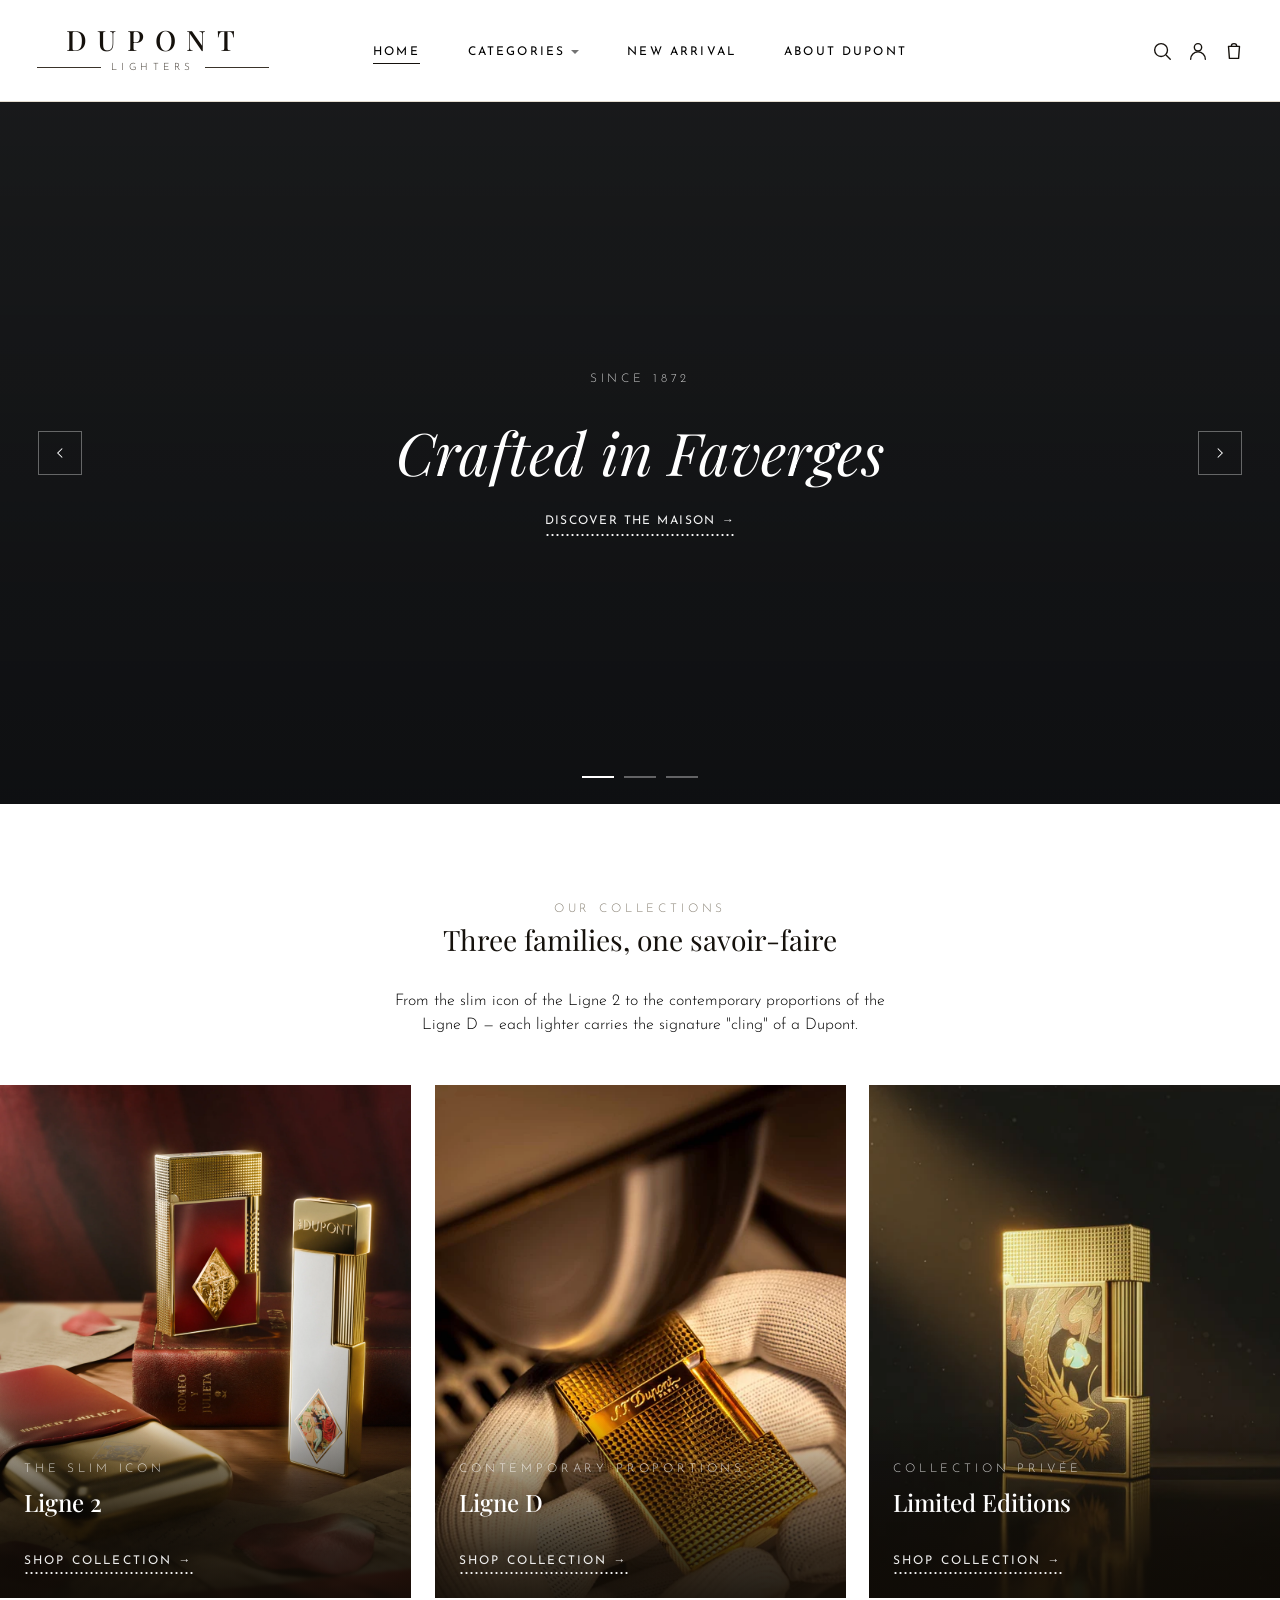
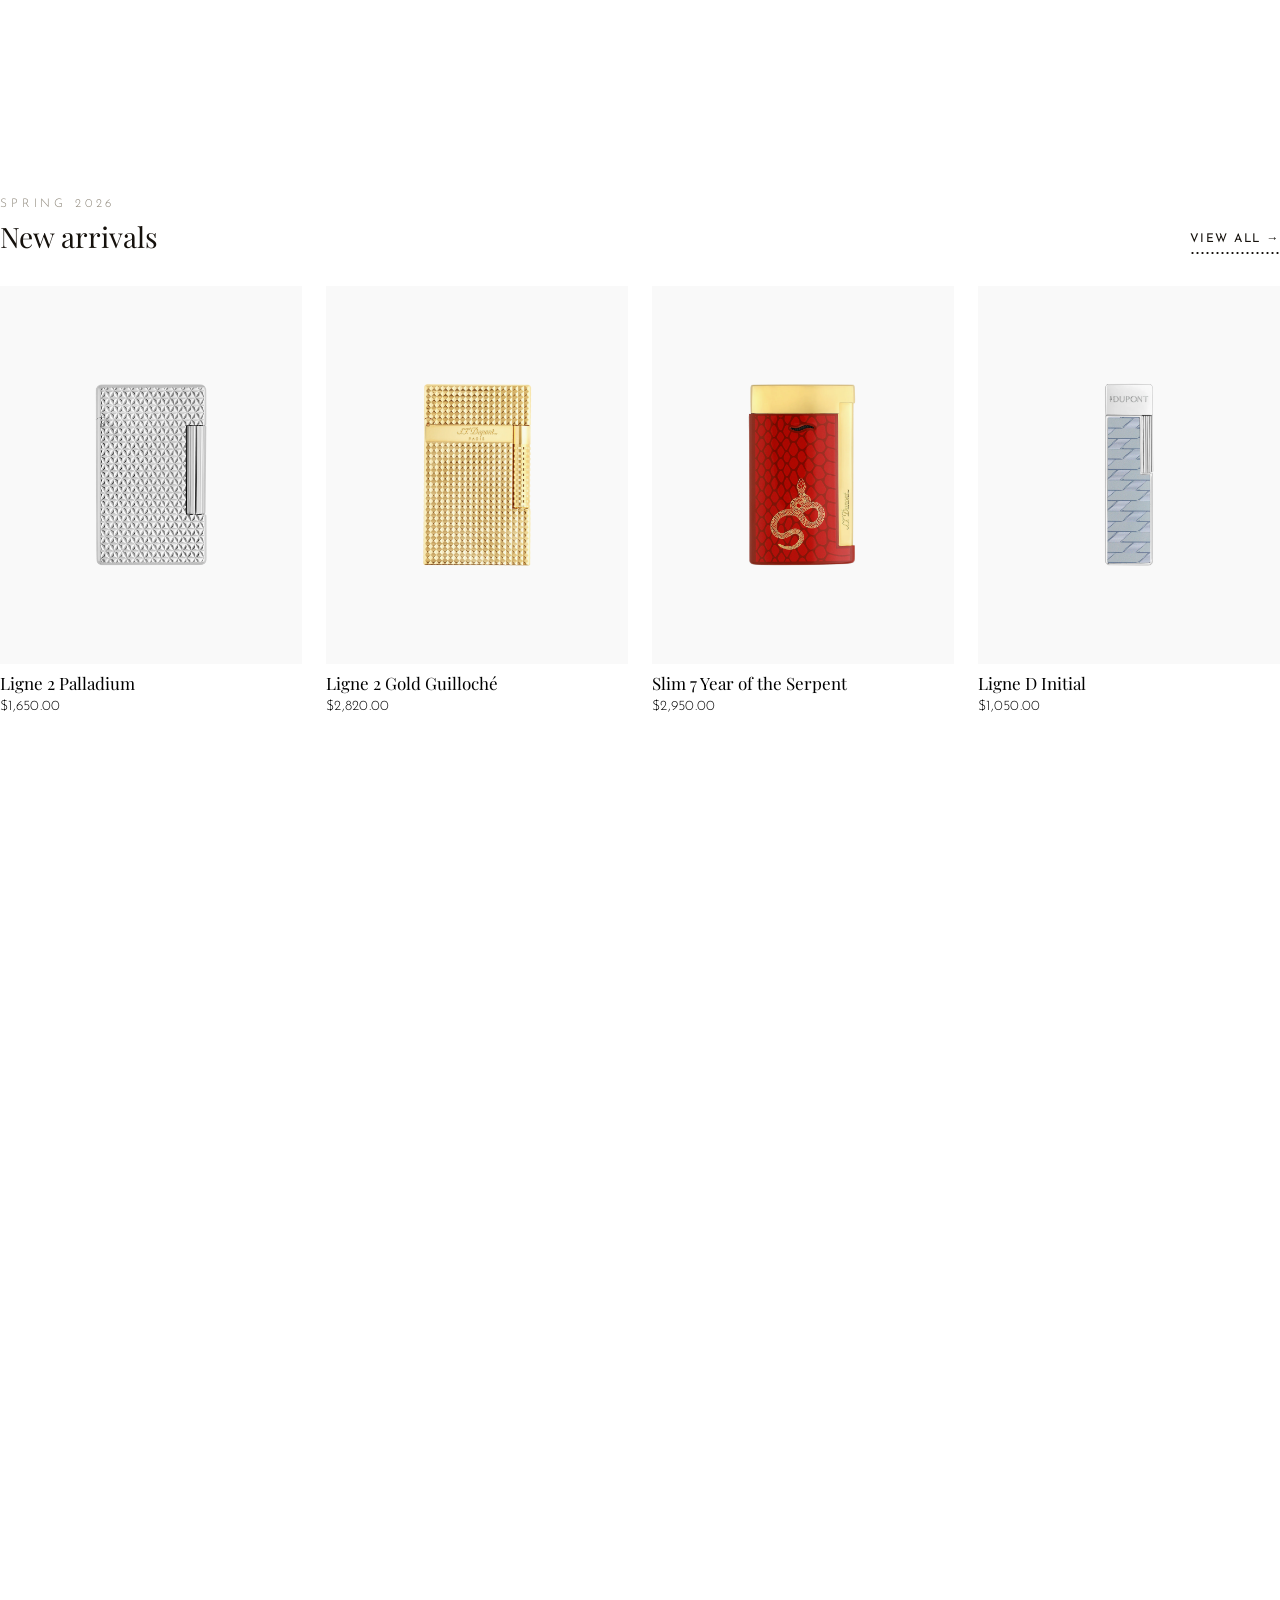
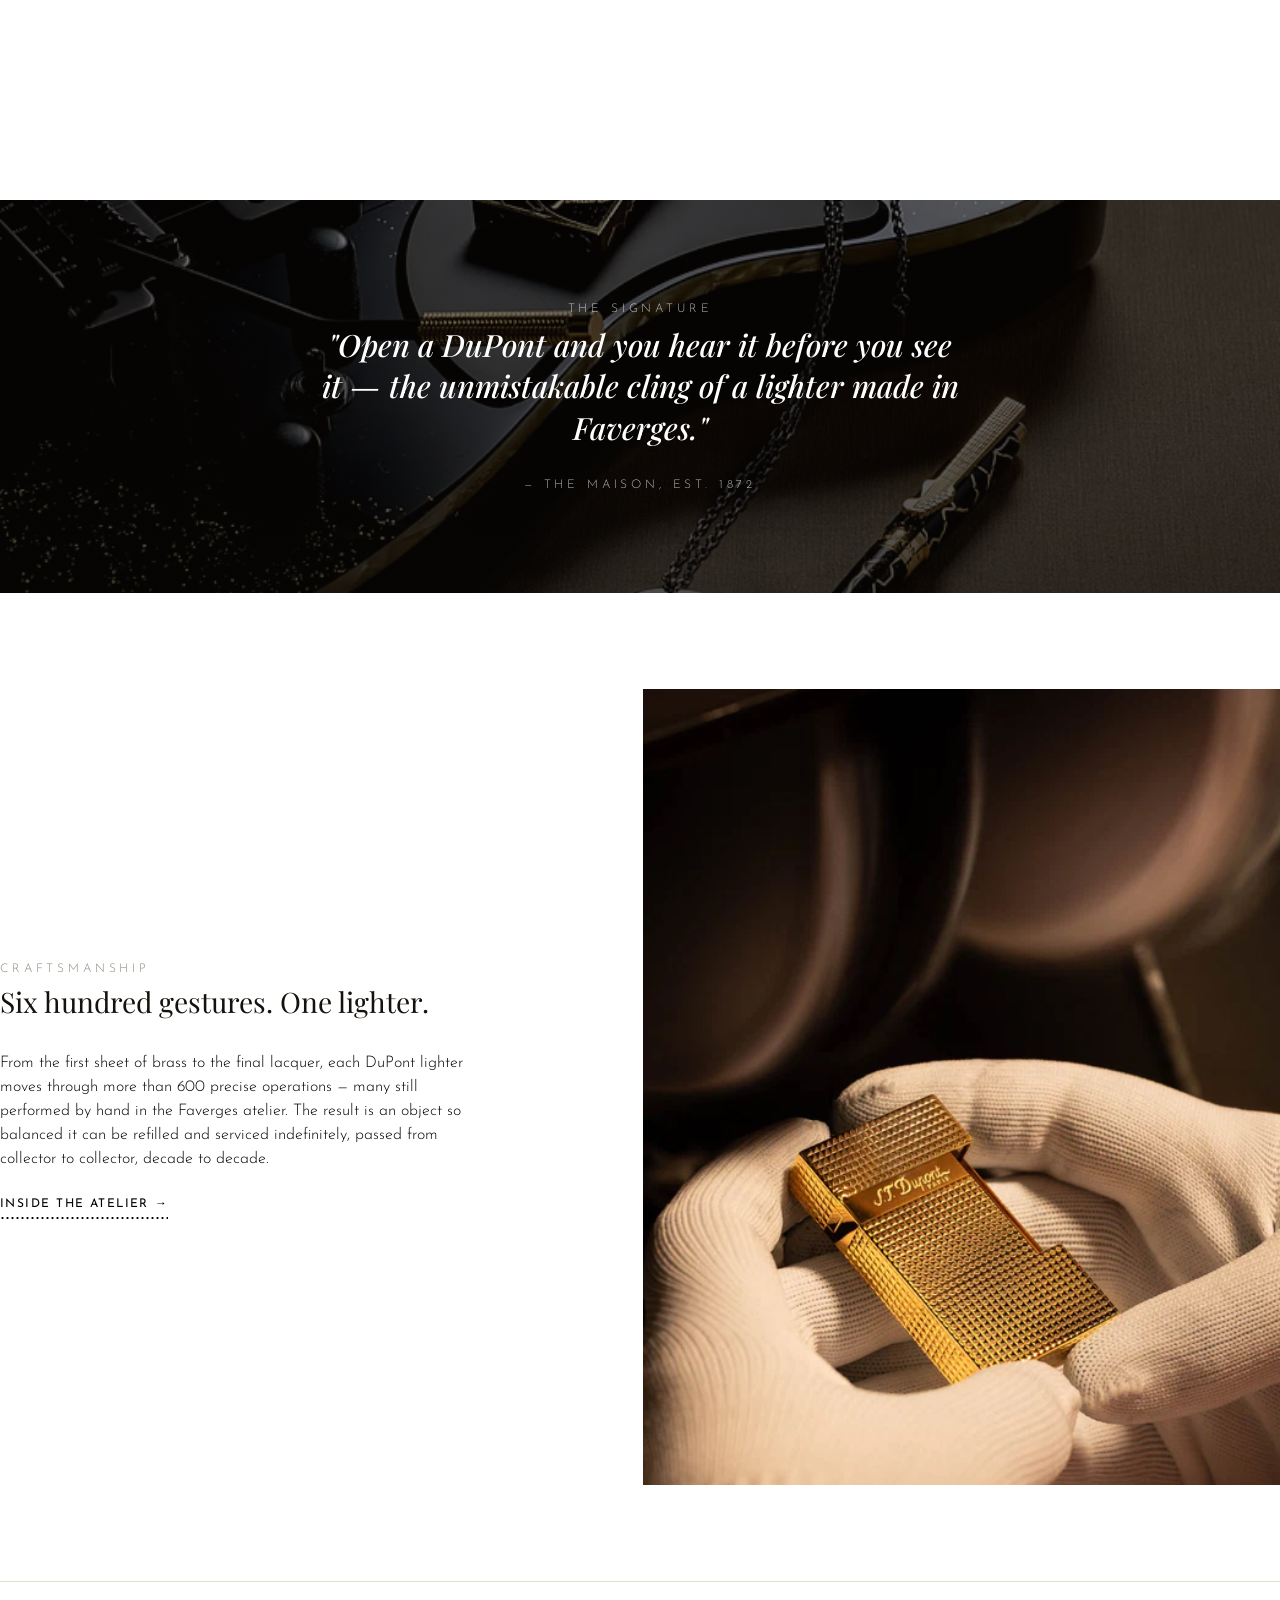
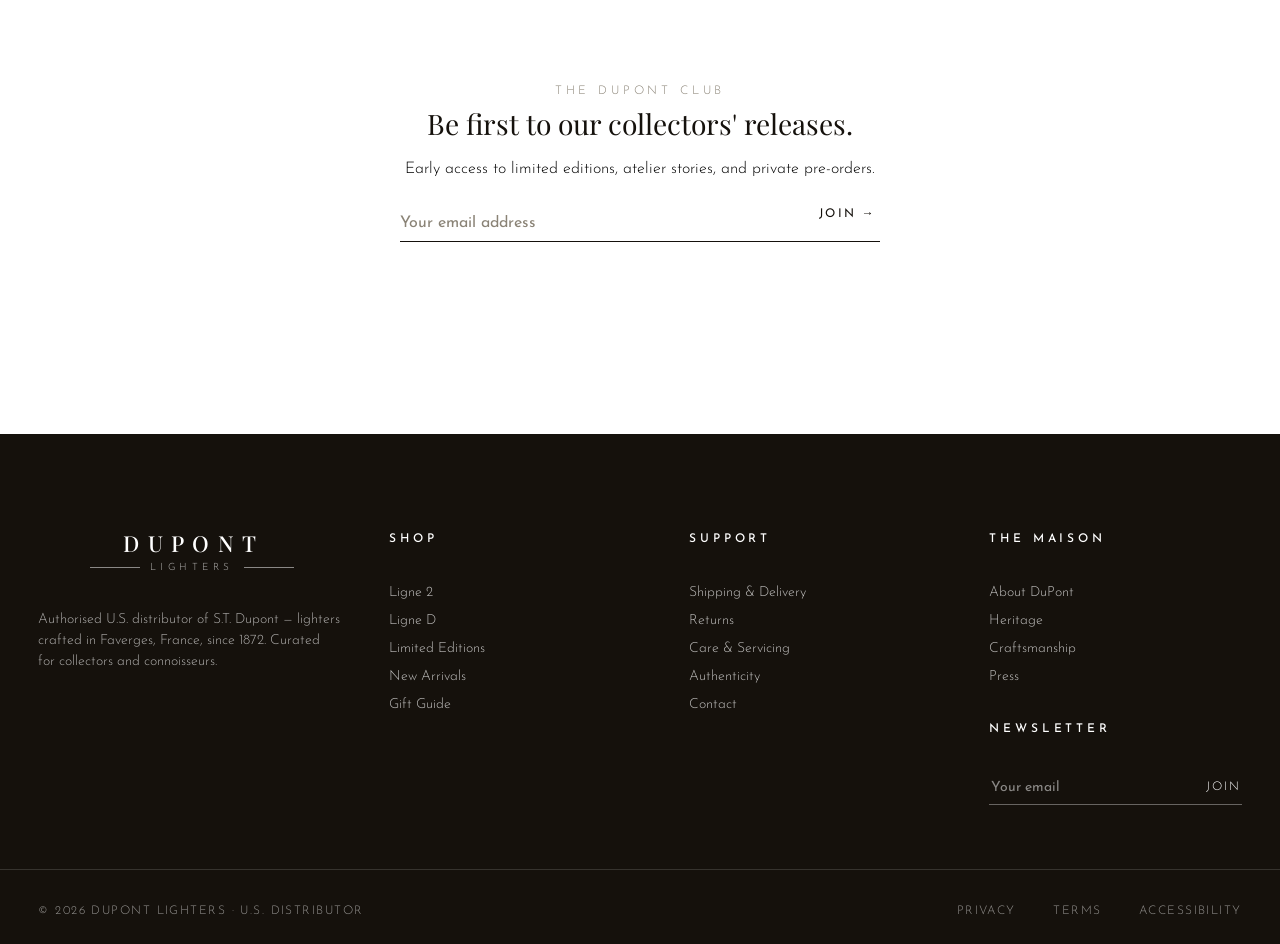
==== commit 613fd52d: "added animation" ====
--- a/index.html
+++ b/index.html
@@ -7,7 +7,7 @@
   <link rel="preconnect" href="https://fonts.googleapis.com">
   <link rel="preconnect" href="https://fonts.gstatic.com" crossorigin>
   <link href="https://fonts.googleapis.com/css2?family=Josefin+Sans:wght@300;400;500;600&family=Playfair+Display:ital,wght@0,400;0,500;1,400;1,500&display=swap" rel="stylesheet">
-  <link rel="stylesheet" href="styles.css">
+  <link rel="stylesheet" href="styles.css?v=2">
 </head>
 <body>
 
@@ -166,7 +166,7 @@
 
     <!-- ==================== COLLECTIONS (3-up tiles) ==================== -->
     <section class="section container" aria-labelledby="collections-title">
-      <div class="section-title">
+      <div class="section-title" data-reveal>
         <span class="eyebrow">Our Collections</span>
         <h2 id="collections-title" class="h2">Three families, one savoir-faire</h2>
         <p class="section-desc">
@@ -175,7 +175,7 @@
         </p>
       </div>
 
-      <div class="collection-tiles">
+      <div class="collection-tiles" data-reveal-stagger="120">
         <a class="collection-tile" href="collection.html">
           <div class="collection-tile__media">
             <img src="images/collections/ligne-2.webp" alt="Ligne 2 — black and gold lighter">
@@ -213,7 +213,7 @@
 
     <!-- ==================== NEW ARRIVALS ==================== -->
     <section class="section container" aria-labelledby="new-arrivals-title">
-      <div class="row-head">
+      <div class="row-head" data-reveal>
         <div>
           <span class="eyebrow">Spring 2026</span>
           <h2 id="new-arrivals-title" class="h2" style="margin-top: var(--sp-3);">New arrivals</h2>
@@ -221,7 +221,7 @@
         <a class="link-dotted" href="collection.html">View all</a>
       </div>
 
-      <div class="product-grid">
+      <div class="product-grid" data-reveal-stagger="100">
         <a class="product-card" href="product.html">
           <div class="product-card__media">
             <img class="product-card__media-primary" src="images/products/ligne-2-palladium.webp" alt="Ligne 2 Palladium lighter">
@@ -270,7 +270,7 @@
 
     <!-- ==================== HERITAGE EDITORIAL ==================== -->
     <section class="section container" aria-labelledby="heritage-title">
-      <div class="editorial">
+      <div class="editorial" data-reveal>
         <div class="editorial__media">
           <img src="images/editorial/heritage-atelier.webp" alt="Heritage — S.T. Dupont lighters on archival pages">
         </div>
@@ -294,7 +294,7 @@
 
     <!-- ==================== FEATURE BAND / QUOTE ==================== -->
     <section class="feature-band" aria-label="Maison quote">
-      <div class="feature-band__inner">
+      <div class="feature-band__inner" data-reveal>
         <span class="eyebrow" style="color: rgba(255,255,255,0.7);">The signature</span>
         <blockquote style="margin-top: var(--sp-3);">
           "Open a DuPont and you hear it before you see it — the unmistakable cling of a lighter made in Faverges."
@@ -305,7 +305,7 @@
 
     <!-- ==================== CRAFTSMANSHIP EDITORIAL (reverse) ==================== -->
     <section class="section container" aria-labelledby="craft-title">
-      <div class="editorial editorial--reverse">
+      <div class="editorial editorial--reverse" data-reveal>
         <div class="editorial__media">
           <img src="images/editorial/craftsmanship.webp" alt="Craftsmanship — gloved hands finishing a Dupont lighter">
         </div>
@@ -324,7 +324,7 @@
     </section>
 
     <!-- ==================== NEWSLETTER CTA ==================== -->
-    <section class="newsletter-cta" aria-labelledby="newsletter-title">
+    <section class="newsletter-cta" aria-labelledby="newsletter-title" data-reveal>
       <span class="eyebrow">The DuPont Club</span>
       <h2 id="newsletter-title" class="h2" style="margin-top: var(--sp-3);">Be first to our collectors' releases.</h2>
       <p class="section-desc">Early access to limited editions, atelier stories, and private pre-orders.</p>
@@ -430,6 +430,7 @@
   <script src="scripts/header.js"></script>
   <script src="scripts/mega-menu.js"></script>
   <script src="scripts/cart-drawer.js"></script>
+  <script src="scripts/reveal.js"></script>
 
 </body>
 </html>
--- a/styles.css
+++ b/styles.css
@@ -1353,7 +1353,7 @@
   letter-spacing: var(--tracking-wide);
   text-transform: uppercase;
   color: var(--ink-muted);
-  margin-bottom: var(--sp-4);
+  margin-bottom: var(--sp-5);
 }
 .pdp-info__title {
   font-family: var(--font-serif);
@@ -2018,7 +2018,8 @@
   align-items: center;
   justify-content: space-between;
   gap: var(--sp-4);
-  margin-bottom: var(--sp-4);
+  padding-bottom: var(--sp-5);
+  margin-bottom: 0;
   line-height: 1;
 }
 .pdp-info__top-row .pdp-info__eyebrow {
@@ -2858,3 +2859,78 @@
   color: var(--surface);
   pointer-events: none;
 }
+
+/* ==========================================================
+   REVEAL ON SCROLL — subtle fade + lift + blur
+   Driven by scripts/reveal.js. Opt-in via data-reveal /
+   data-reveal-stagger; once per element; respects
+   prefers-reduced-motion.
+   ========================================================= */
+.reveal {
+  opacity: 0;
+  transform: translateY(16px);
+  filter: blur(6px);
+  transition:
+    opacity 900ms var(--ease),
+    transform 900ms var(--ease),
+    filter 900ms var(--ease);
+  will-change: opacity, transform, filter;
+}
+.reveal.is-visible {
+  opacity: 1;
+  transform: translateY(0);
+  filter: blur(0);
+}
+@media (prefers-reduced-motion: reduce) {
+  .reveal,
+  .reveal.is-visible {
+    opacity: 1;
+    transform: none;
+    filter: none;
+    transition: none;
+    will-change: auto;
+  }
+}
+
+/* ==========================================================
+   PLP INFINITE SCROLL — sentinel, spinner, end note
+   ========================================================== */
+.plp-sentinel {
+  width: 100%;
+  height: 1px;
+  margin-top: var(--sp-7);
+}
+.plp-spinner {
+  display: flex;
+  justify-content: center;
+  align-items: center;
+  gap: 8px;
+  padding: var(--sp-6) 0;
+  margin-top: var(--sp-5);
+}
+.plp-spinner__dot {
+  width: 8px;
+  height: 8px;
+  border-radius: 50%;
+  background: var(--ink-faint);
+  animation: plpDot 1.2s var(--ease) infinite;
+}
+.plp-spinner__dot:nth-child(2) { animation-delay: 0.15s; }
+.plp-spinner__dot:nth-child(3) { animation-delay: 0.3s; }
+@keyframes plpDot {
+  0%, 100% { opacity: 0.3; transform: translateY(0); }
+  50%      { opacity: 1;   transform: translateY(-3px); }
+}
+.plp-end {
+  text-align: center;
+  font-family: var(--font-sans);
+  font-size: var(--fs-xs);
+  letter-spacing: var(--tracking-wide);
+  text-transform: uppercase;
+  color: var(--ink-muted);
+  padding: var(--sp-7) 0 var(--sp-5);
+  margin: 0;
+}
+@media (prefers-reduced-motion: reduce) {
+  .plp-spinner__dot { animation: none; opacity: 0.6; }
+}
